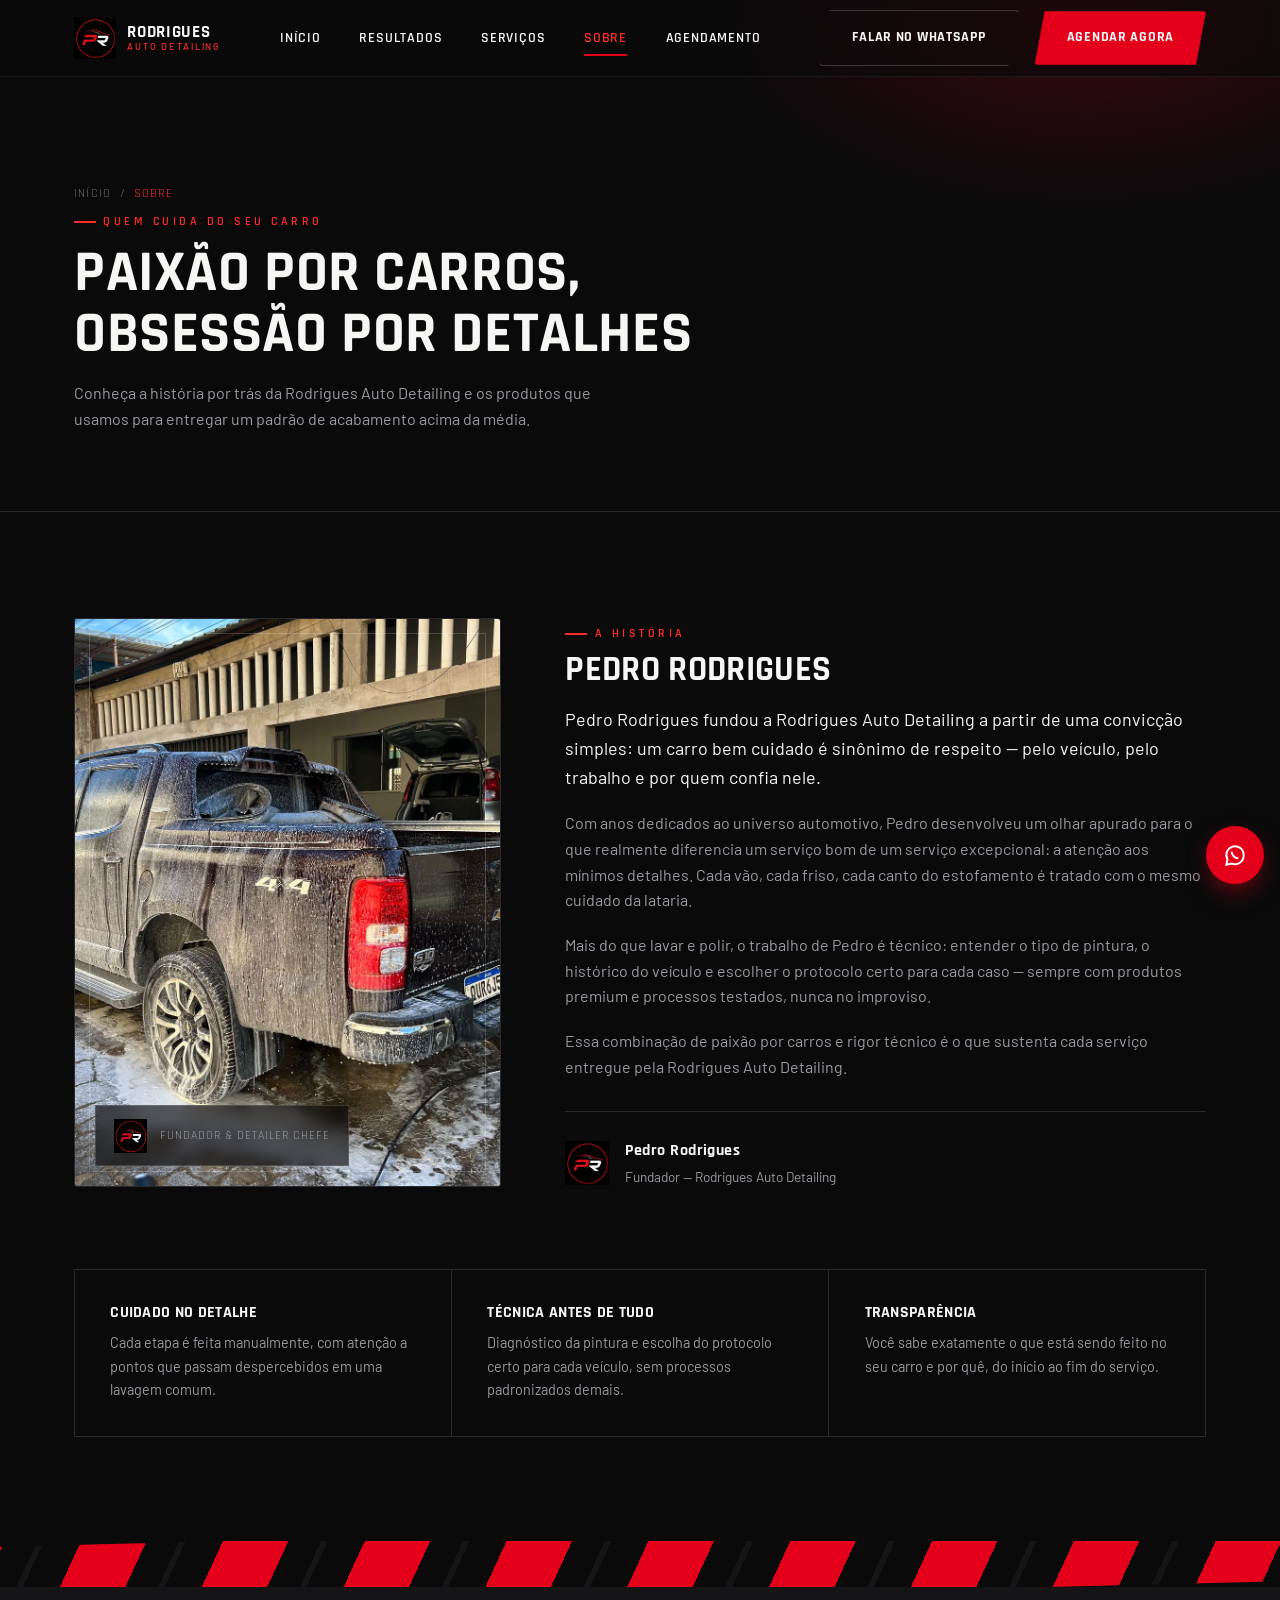
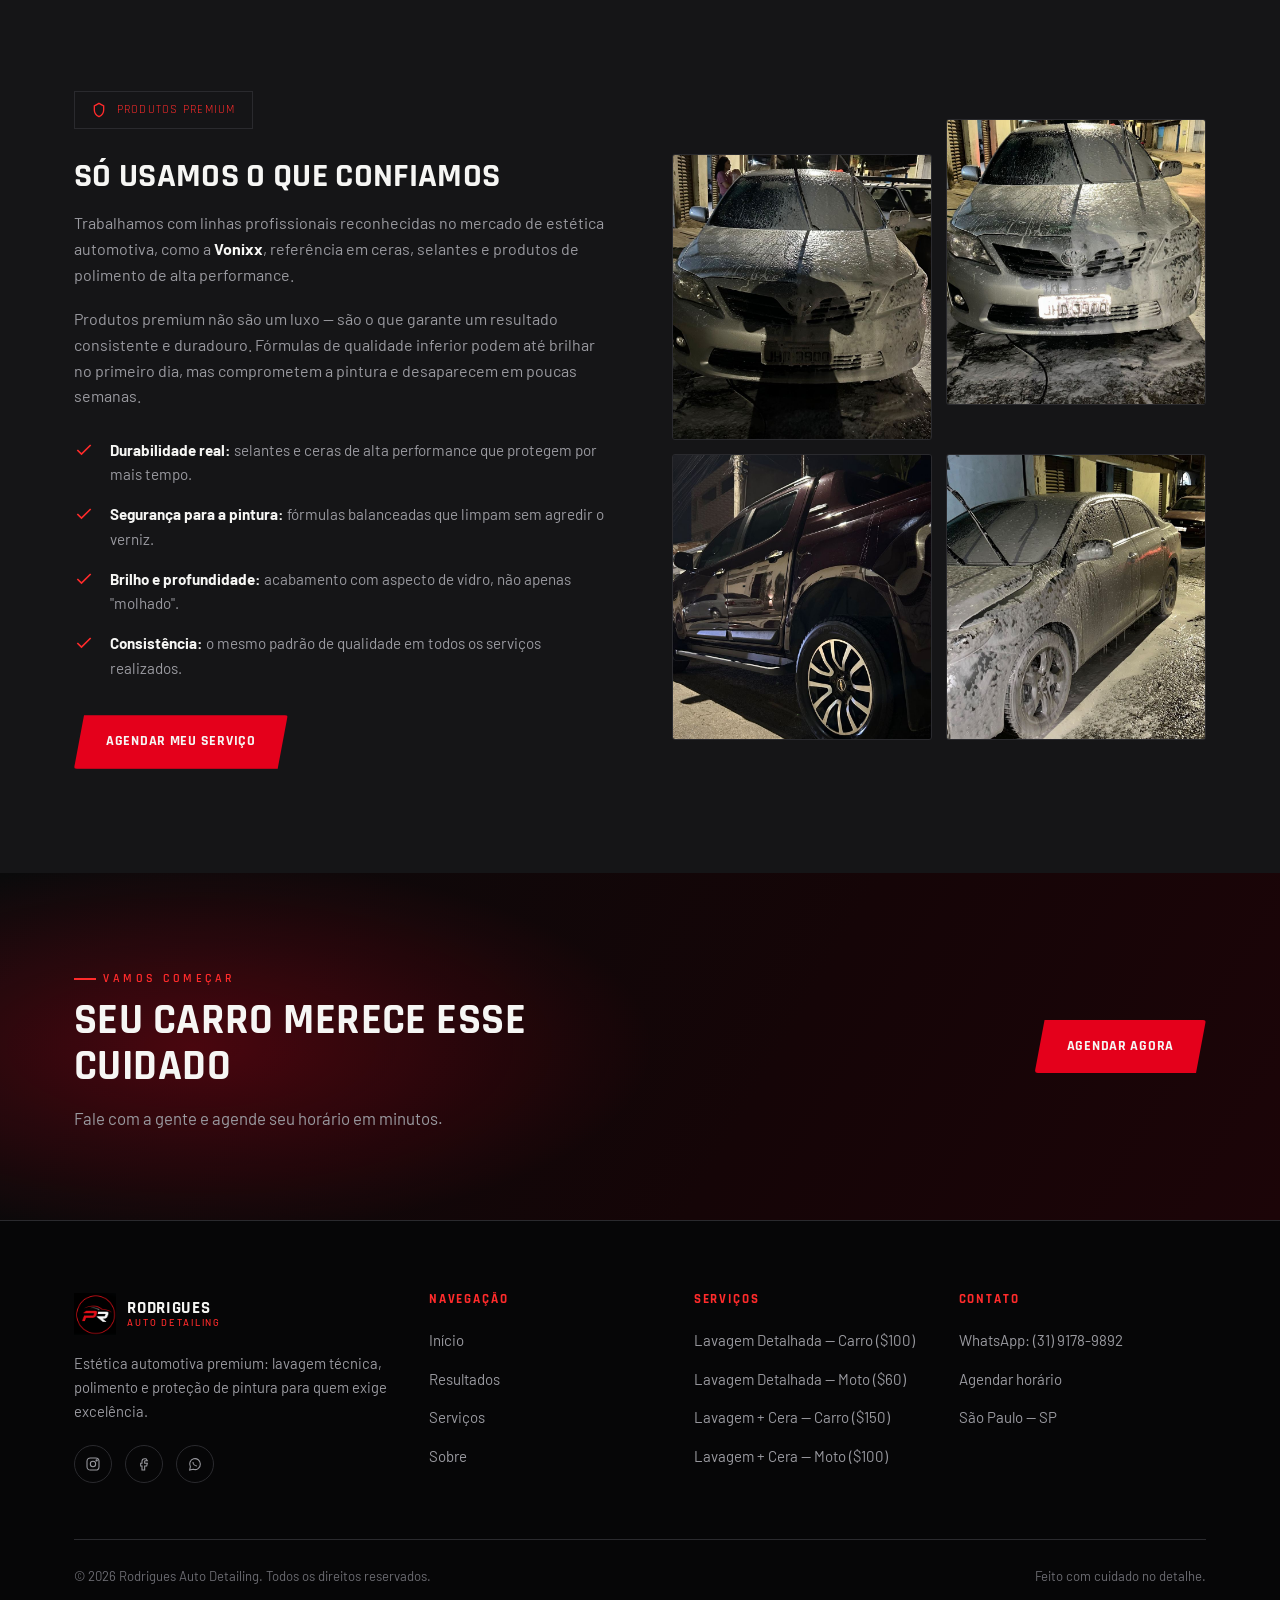
==== about.html @ fed169b0 "Initial commit - rodrigues Auto Detailing" ====
<!DOCTYPE html>
<html lang="pt-BR">
<head>
<meta charset="UTF-8">
<meta name="viewport" content="width=device-width, initial-scale=1.0, viewport-fit=cover">
<title>Sobre | Rodrigues Auto Detailing</title>
<meta name="description" content="Conheça a Rodrigues Auto Detailing: a história de Pedro Rodrigues, a paixão por carros e os produtos premium Vonixx usados em cada serviço.">
<meta name="theme-color" content="#0a0a0b">
<link rel="icon" type="image/png" href="assets/logo.png">
<link rel="stylesheet" href="css/style.css">
</head>
<body>

<!-- ============================= HEADER ============================= -->
<header class="site-header">
  <div class="container">
    <a href="index.html" class="brand">
      <img src="assets/logo.png" alt="Logo Rodrigues Auto Detailing">
      <span>Rodrigues<small>Auto Detailing</small></span>
    </a>

    <nav class="nav-links" id="nav-links">
      <a href="index.html">Início</a>
      <a href="index.html#antes-depois">Resultados</a>
      <a href="index.html#servicos">Serviços</a>
      <a href="about.html" class="active">Sobre</a>
      <a href="booking.html">Agendamento</a>
    </nav>

    <div class="header-cta">
      <a href="booking.html" class="btn btn-ghost">Falar no WhatsApp</a>
      <a href="booking.html" class="btn btn-primary">Agendar agora</a>
      <button class="nav-toggle" id="nav-toggle" aria-label="Abrir menu">
        <span></span><span></span><span></span>
      </button>
    </div>
  </div>
</header>

<!-- ============================= PAGE HERO ============================= -->
<section class="page-hero">
  <div class="container">
    <div class="breadcrumb"><a href="index.html">Início</a><span class="sep">/</span><span class="current">Sobre</span></div>
    <span class="eyebrow">Quem cuida do seu carro</span>
    <h1>Paixão por carros,<br>obsessão por detalhes</h1>
    <p>Conheça a história por trás da Rodrigues Auto Detailing e os produtos que usamos para entregar um padrão de acabamento acima da média.</p>
  </div>
</section>

<!-- ============================= FUNDADOR ============================= -->
<section>
  <div class="container">
    <div class="founder">
      <div class="founder-visual reveal">
        <img src="images/gallery-black-angle-rear.jpg" alt="Veículo detalhado no ambiente de trabalho da Rodrigues Auto Detailing">
        <div class="fv-frame"></div>
        <div class="founder-monogram">
          <img src="assets/logo.png" alt="">
          <span>Fundador &amp; Detailer Chefe</span>
        </div>
      </div>

      <div class="founder-copy reveal">
        <span class="eyebrow">A história</span>
        <h2 class="section-title" style="font-size:2.2rem;">Pedro Rodrigues</h2>
        <p>Pedro Rodrigues fundou a Rodrigues Auto Detailing a partir de uma convicção simples: um carro bem cuidado é sinônimo de respeito — pelo veículo, pelo trabalho e por quem confia nele.</p>
        <p>Com anos dedicados ao universo automotivo, Pedro desenvolveu um olhar apurado para o que realmente diferencia um serviço bom de um serviço excepcional: a atenção aos mínimos detalhes. Cada vão, cada friso, cada canto do estofamento é tratado com o mesmo cuidado da lataria.</p>
        <p>Mais do que lavar e polir, o trabalho de Pedro é técnico: entender o tipo de pintura, o histórico do veículo e escolher o protocolo certo para cada caso — sempre com produtos premium e processos testados, nunca no improviso.</p>
        <p>Essa combinação de paixão por carros e rigor técnico é o que sustenta cada serviço entregue pela Rodrigues Auto Detailing.</p>

        <div class="founder-signature">
          <img src="assets/logo.png" alt="" style="width:44px;height:44px;">
          <div>
            <strong>Pedro Rodrigues</strong>
            <span>Fundador — Rodrigues Auto Detailing</span>
          </div>
        </div>
      </div>
    </div>

    <div class="values-strip">
      <div class="value-card reveal">
        <h4>Cuidado no detalhe</h4>
        <p>Cada etapa é feita manualmente, com atenção a pontos que passam despercebidos em uma lavagem comum.</p>
      </div>
      <div class="value-card reveal">
        <h4>Técnica antes de tudo</h4>
        <p>Diagnóstico da pintura e escolha do protocolo certo para cada veículo, sem processos padronizados demais.</p>
      </div>
      <div class="value-card reveal">
        <h4>Transparência</h4>
        <p>Você sabe exatamente o que está sendo feito no seu carro e por quê, do início ao fim do serviço.</p>
      </div>
    </div>
  </div>
</section>

<div class="stripe-divider" aria-hidden="true"></div>

<!-- ============================= PRODUTOS ============================= -->
<section class="products">
  <div class="container">
    <div class="products-wrap">
      <div class="products-copy reveal">
        <div class="brand-badge">
          <svg width="16" height="16" viewBox="0 0 24 24" fill="none" stroke="currentColor" stroke-width="2"><path d="M12 2l7 4v6c0 5-3.4 8.4-7 10-3.6-1.6-7-5-7-10V6l7-4z"/></svg>
          Produtos premium
        </div>
        <h2 class="section-title" style="font-size:2.1rem;">Só usamos o que confiamos</h2>
        <p>Trabalhamos com linhas profissionais reconhecidas no mercado de estética automotiva, como a <strong style="color:#f6f6f4;">Vonixx</strong>, referência em ceras, selantes e produtos de polimento de alta performance.</p>
        <p>Produtos premium não são um luxo — são o que garante um resultado consistente e duradouro. Fórmulas de qualidade inferior podem até brilhar no primeiro dia, mas comprometem a pintura e desaparecem em poucas semanas.</p>

        <ul class="product-list">
          <li>
            <svg viewBox="0 0 24 24" fill="none" stroke="currentColor" stroke-width="2"><path d="M4 12l5 5L20 6"/></svg>
            <span><strong>Durabilidade real:</strong> selantes e ceras de alta performance que protegem por mais tempo.</span>
          </li>
          <li>
            <svg viewBox="0 0 24 24" fill="none" stroke="currentColor" stroke-width="2"><path d="M4 12l5 5L20 6"/></svg>
            <span><strong>Segurança para a pintura:</strong> fórmulas balanceadas que limpam sem agredir o verniz.</span>
          </li>
          <li>
            <svg viewBox="0 0 24 24" fill="none" stroke="currentColor" stroke-width="2"><path d="M4 12l5 5L20 6"/></svg>
            <span><strong>Brilho e profundidade:</strong> acabamento com aspecto de vidro, não apenas "molhado".</span>
          </li>
          <li>
            <svg viewBox="0 0 24 24" fill="none" stroke="currentColor" stroke-width="2"><path d="M4 12l5 5L20 6"/></svg>
            <span><strong>Consistência:</strong> o mesmo padrão de qualidade em todos os serviços realizados.</span>
          </li>
        </ul>

        <div class="hero-actions" style="margin-top:2.2rem;">
          <a href="booking.html" class="btn btn-primary">Agendar meu serviço</a>
        </div>
      </div>

      <div class="products-visual reveal">
        <img src="images/gallery-wheel-detail2.jpg" alt="Roda detalhada com produtos premium" loading="lazy">
        <img src="images/gallery-black-front-closeup.jpg" alt="Pintura com brilho intenso após tratamento" loading="lazy">
        <img src="images/gallery-interior-seats2.jpg" alt="Interior tratado com produtos de alta qualidade" loading="lazy">
        <img src="images/gallery-engine-bay.jpg" alt="Vão do motor limpo e detalhado" loading="lazy">
      </div>
    </div>
  </div>
</section>

<!-- ============================= CTA FINAL ============================= -->
<section class="cta-final">
  <div class="container">
    <div class="reveal">
      <span class="eyebrow">Vamos começar</span>
      <h2 class="section-title" style="margin-top:.6rem;">Seu carro merece esse cuidado</h2>
      <p class="section-lead">Fale com a gente e agende seu horário em minutos.</p>
    </div>
    <a href="booking.html" class="btn btn-primary reveal">Agendar agora</a>
  </div>
</section>

<!-- ============================= FOOTER ============================= -->
<footer class="site-footer">
  <div class="container">
    <div class="footer-grid">
      <div class="footer-brand">
        <a href="index.html" class="brand">
          <img src="assets/logo.png" alt="Logo Rodrigues Auto Detailing">
          <span>Rodrigues<small>Auto Detailing</small></span>
        </a>
        <p>Estética automotiva premium: lavagem técnica, polimento e proteção de pintura para quem exige excelência.</p>
        <div class="footer-social">
          <a href="https://www.instagram.com/rodrigues.autosdetailing?igsh=MWh2ZXZ2b3c1aXF5aA==" target="_blank" rel="noopener" aria-label="Instagram"><svg viewBox="0 0 24 24" fill="none" stroke="currentColor" stroke-width="1.6"><rect x="3" y="3" width="18" height="18" rx="5"/><circle cx="12" cy="12" r="4"/><circle cx="17.5" cy="6.5" r="1"/></svg></a>
          <a href="#" aria-label="Facebook"><svg viewBox="0 0 24 24" fill="none" stroke="currentColor" stroke-width="1.6"><path d="M15 4h-2a4 4 0 00-4 4v3H7v4h2v6h4v-6h3l1-4h-4V8a1 1 0 011-1h3z"/></svg></a>
          <a href="https://wa.me/553191789892" aria-label="WhatsApp"><svg viewBox="0 0 24 24" fill="none" stroke="currentColor" stroke-width="1.6"><path d="M20 12a8 8 0 10-14.9 4L4 21l5.2-1.1A8 8 0 0020 12z"/><path d="M9 9c0 3 2.5 6 6 6"/></svg></a>
        </div>
      </div>

      <div class="footer-col">
        <h4>Navegação</h4>
        <ul>
          <li><a href="index.html">Início</a></li>
          <li><a href="index.html#antes-depois">Resultados</a></li>
          <li><a href="index.html#servicos">Serviços</a></li>
          <li><a href="about.html">Sobre</a></li>
        </ul>
      </div>

      <div class="footer-col">
        <h4>Serviços</h4>
        <ul>
          <li><a href="index.html#servicos">Lavagem Detalhada — Carro ($100)</a></li>
          <li><a href="index.html#servicos">Lavagem Detalhada — Moto ($60)</a></li>
          <li><a href="index.html#servicos">Lavagem + Cera — Carro ($150)</a></li>
          <li><a href="index.html#servicos">Lavagem + Cera — Moto ($100)</a></li>
        </ul>
      </div>

      <div class="footer-col">
        <h4>Contato</h4>
        <ul>
          <li><a href="https://wa.me/553191789892">WhatsApp: (31) 9178-9892</a></li>
          <li><a href="booking.html">Agendar horário</a></li>
          <li><a href="#">São Paulo — SP</a></li>
        </ul>
      </div>
    </div>

    <div class="footer-bottom">
      <span>© <span class="current-year">2026</span> Rodrigues Auto Detailing. Todos os direitos reservados.</span>
      <span>Feito com cuidado no detalhe.</span>
    </div>
  </div>
</footer>

<a class="wa-float" href="https://wa.me/553191789892" target="_blank" rel="noopener" aria-label="Fale conosco no WhatsApp">
  <svg viewBox="0 0 24 24" fill="none" stroke="currentColor" stroke-width="1.8"><path d="M20 12a8 8 0 10-14.9 4L4 21l5.2-1.1A8 8 0 0020 12z"/><path d="M9 9c0 3 2.5 6 6 6"/></svg>
</a>

<script src="js/script.js"></script>
</body>
</html>
---- css/style.css ----
/* ==========================================================================
   RODRIGUES AUTO DETAILING — STYLESHEET
   Design tokens, base styles, componentes e animações.
   ========================================================================== */

/* ---------- Fonts ---------- */
@import url('https://fonts.googleapis.com/css2?family=Rajdhani:wght@500;600;700&family=Barlow:ital,wght@0,400;0,500;0,600;1,400&display=swap');

/* ---------- Design Tokens ---------- */
:root{
  --jet:            #0a0a0b;   /* fundo principal */
  --carbon:         #151517;   /* superfícies / cards */
  --carbon-2:       #1e1e21;   /* superfícies elevadas */
  --line:           #2a2a2e;   /* bordas sutis */
  --red:            #e4001b;   /* vermelho principal */
  --red-bright:     #ff2b2b;   /* vermelho de destaque / glow */
  --red-dark:       #9c0013;
  --white:          #f6f6f4;
  --steel:          #9a9aa0;   /* texto secundário */
  --steel-dim:      #6c6c72;

  --font-display: 'Rajdhani', 'Arial Narrow', sans-serif;
  --font-body: 'Barlow', 'Segoe UI', sans-serif;

  --container: 1180px;
  --radius: 3px;
  --ease: cubic-bezier(.22,.68,0,1);
  --safe-top: env(safe-area-inset-top, 0px);
  --safe-right: env(safe-area-inset-right, 0px);
  --safe-bottom: env(safe-area-inset-bottom, 0px);
  --safe-left: env(safe-area-inset-left, 0px);
}

/* ---------- Reset ---------- */
*, *::before, *::after{ box-sizing: border-box; margin:0; padding:0; }
html{
  scroll-behavior: smooth;
  -webkit-text-size-adjust: 100%;
  text-size-adjust: 100%;
}
body{
  background: var(--jet);
  color: var(--white);
  font-family: var(--font-body);
  font-size: 16px;
  line-height: 1.6;
  -webkit-font-smoothing: antialiased;
  overflow-x: hidden;
  -webkit-tap-highlight-color: transparent;
}
body.nav-open{ overflow: hidden; }
img{ max-width:100%; display:block; }
a{ color:inherit; text-decoration:none; }
ul{ list-style:none; }
button{ font-family:inherit; cursor:pointer; border:none; background:none; color:inherit; }
input, select, textarea{ font-family:inherit; font-size:1rem; }

::selection{ background: var(--red); color: var(--white); }

/* focus visibility */
a:focus-visible, button:focus-visible, input:focus-visible, select:focus-visible, textarea:focus-visible{
  outline: 2px solid var(--red-bright);
  outline-offset: 3px;
}

@media (prefers-reduced-motion: reduce){
  *{ animation-duration: 0.01ms !important; animation-iteration-count: 1 !important; transition-duration: 0.01ms !important; scroll-behavior: auto !important; }
}

.container{
  width: 100%;
  max-width: var(--container);
  margin: 0 auto;
  padding: 0 24px;
}

.eyebrow{
  font-family: var(--font-display);
  font-weight: 600;
  letter-spacing: .28em;
  text-transform: uppercase;
  font-size: .78rem;
  color: var(--red-bright);
  display: inline-flex;
  align-items: center;
  gap: .6em;
}
.eyebrow::before{
  content:"";
  width: 22px; height: 2px;
  background: var(--red-bright);
  display:inline-block;
}

h1,h2,h3,h4{
  font-family: var(--font-display);
  font-weight: 700;
  text-transform: uppercase;
  line-height: 1.05;
  letter-spacing: .01em;
}

.section-title{
  font-size: clamp(1.9rem, 4vw, 3rem);
  margin: .5rem 0 1rem;
}
.section-lead{
  color: var(--steel);
  max-width: 560px;
  font-size: 1.05rem;
}
.section-head{
  margin-bottom: 3rem;
}
.section-head.center{
  text-align:center;
  margin-left:auto; margin-right:auto;
}
.section-head.center .section-lead{ margin-inline:auto; }

section{ padding: 6.5rem 0; position: relative; }

/* ---------- Diagonal stripe divider (signature motif) ---------- */
.stripe-divider{
  position: relative;
  height: 46px;
  overflow: hidden;
  background: var(--jet);
}
.stripe-divider::before{
  content:"";
  position:absolute;
  inset:-10px -5% -10px -5%;
  background: repeating-linear-gradient(
    115deg,
    var(--red) 0 60px,
    transparent 60px 90px,
    var(--carbon) 90px 96px,
    transparent 96px 130px
  );
  transform: skewY(-1.4deg);
}

/* ==========================================================================
   HEADER / NAV
   ========================================================================== */
.site-header{
  position: fixed;
  top:0; left:0; right:0;
  z-index: 500;
  padding-top: var(--safe-top);
  background: rgba(10,10,11,0.72);
  backdrop-filter: blur(10px) saturate(140%);
  -webkit-backdrop-filter: blur(10px) saturate(140%);
  border-bottom: 1px solid rgba(255,255,255,0.06);
  transition: background .3s var(--ease), border-color .3s var(--ease);
}
.site-header .container{
  display:flex;
  align-items:center;
  justify-content:space-between;
  gap: .75rem;
  height: 76px;
  min-width: 0;
}
.brand{
  display:flex; align-items:center; gap:.7rem;
  font-family: var(--font-display);
  font-weight:700; letter-spacing:.04em;
  font-size: 1.05rem;
  text-transform:uppercase;
  flex-shrink: 1;
  min-width: 0;
}
.brand img{ height: 42px; width:42px; object-fit:contain; }
.brand span{ display:flex; flex-direction:column; line-height:1.05; }
.brand small{
  font-family: var(--font-body);
  font-weight:500;
  letter-spacing:.2em;
  font-size:.58rem;
  color: var(--red-bright);
  text-transform:uppercase;
}

.nav-links{
  display:flex; align-items:center; gap:2.4rem;
  font-family: var(--font-display);
  font-weight:600;
  letter-spacing:.06em;
  text-transform:uppercase;
  font-size:.86rem;
}
.nav-links a{
  position:relative;
  padding: .3rem 0;
  color: var(--white);
  transition: color .25s;
}
.nav-links a::after{
  content:"";
  position:absolute; left:0; bottom:-2px;
  width:0; height:2px;
  background: var(--red);
  transition: width .3s var(--ease);
}
.nav-links a:hover{ color: var(--red-bright); }
.nav-links a:hover::after, .nav-links a.active::after{ width:100%; }
.nav-links a.active{ color: var(--red-bright); }

.btn{
  display:inline-flex;
  align-items:center;
  justify-content:center;
  gap:.6rem;
  font-family: var(--font-display);
  font-weight:700;
  letter-spacing:.05em;
  text-transform:uppercase;
  font-size:.9rem;
  padding: .95rem 2rem;
  border-radius: var(--radius);
  transition: transform .28s var(--ease), box-shadow .28s var(--ease), background .28s var(--ease);
  white-space: nowrap;
  min-height: 44px;
}
.btn-primary{
  background: var(--red);
  color: var(--white);
  box-shadow: 0 8px 24px -8px rgba(228,0,27,.55);
  clip-path: polygon(10px 0, 100% 0, calc(100% - 10px) 100%, 0 100%);
}
.btn-primary:hover{
  background: var(--red-bright);
  transform: translateY(-2px);
  box-shadow: 0 14px 30px -8px rgba(255,43,43,.65);
}
.btn-ghost{
  border: 1px solid rgba(255,255,255,.25);
  color: var(--white);
  clip-path: polygon(10px 0, 100% 0, calc(100% - 10px) 100%, 0 100%);
}
.btn-ghost:hover{
  border-color: var(--red-bright);
  color: var(--red-bright);
}
.btn-block{ width:100%; }

.header-cta{
  display:flex;
  align-items:center;
  gap:1rem;
  flex-shrink: 0;
}

.nav-toggle{
  display:none;
  flex-direction:column;
  justify-content: center;
  gap:5px;
  width: 44px;
  height: 44px;
  padding: 7px;
  z-index: 600;
  flex-shrink: 0;
}
.nav-toggle span{
  height:2px; width:100%;
  background: var(--white);
  transition: transform .3s var(--ease), opacity .3s var(--ease);
}
.nav-toggle.open span:nth-child(1){ transform: translateY(7px) rotate(45deg); }
.nav-toggle.open span:nth-child(2){ opacity:0; }
.nav-toggle.open span:nth-child(3){ transform: translateY(-7px) rotate(-45deg); }

/* ==========================================================================
   HERO
   ========================================================================== */
.hero{
  position:relative;
  min-height: 100svh;
  min-height: 100dvh;
  display:flex;
  align-items:flex-end;
  padding-top: calc(76px + var(--safe-top));
  overflow:hidden;
}
.hero-media{
  position:absolute; inset:0;
  z-index:0;
}
.hero-media img{
  width:100%; height:100%;
  object-fit:cover;
  object-position: 55% 30%;
  transform: scale(1.05);
  animation: heroZoom 16s ease-out forwards;
}
@keyframes heroZoom{ from{ transform: scale(1.12);} to{ transform: scale(1);} }

.hero-media::after{
  content:"";
  position:absolute; inset:0;
  background:
    linear-gradient(0deg, rgba(10,10,11,.97) 4%, rgba(10,10,11,.55) 42%, rgba(10,10,11,.35) 65%, rgba(10,10,11,.75) 100%),
    linear-gradient(100deg, rgba(10,10,11,.85) 0%, rgba(10,10,11,.15) 55%);
}

.hero-content{
  position:relative; z-index:2;
  padding: 6rem 0 6.5rem;
  max-width: 760px;
}
.hero .eyebrow{ margin-bottom: 1.4rem; }
.hero h1{
  font-size: clamp(2.6rem, 6.4vw, 5.2rem);
  color: var(--white);
  margin-bottom: 1.4rem;
}
.hero h1 em{
  font-style:normal;
  color: var(--red-bright);
  text-shadow: 0 0 34px rgba(255,43,43,.45);
}
.hero p{
  color: var(--steel);
  font-size: 1.15rem;
  max-width: 480px;
  margin-bottom: 2.3rem;
}
.hero-actions{ display:flex; gap:1rem; flex-wrap:wrap; }

.hero-scroll{
  position:absolute;
  right: 30px; bottom: 34px;
  z-index:2;
  writing-mode: vertical-rl;
  font-family: var(--font-display);
  letter-spacing:.3em;
  font-size:.72rem;
  color: var(--steel);
  display:flex; align-items:center; gap:.8rem;
  text-transform:uppercase;
}
.hero-scroll::after{
  content:"";
  width:1px; height:46px;
  background: linear-gradient(var(--red-bright), transparent);
  animation: scrollLine 2.2s ease-in-out infinite;
}
@keyframes scrollLine{ 0%,100%{ transform: scaleY(1); opacity:1;} 50%{ transform: scaleY(.4); opacity:.4;} }

/* ==========================================================================
   TRUST / STRIP BAR
   ========================================================================== */
.trust-bar{
  border-top: 1px solid var(--line);
  border-bottom: 1px solid var(--line);
  background: var(--carbon);
}
.trust-bar .container{
  display:flex;
  flex-wrap:wrap;
  justify-content: space-between;
  gap: 1.6rem;
  padding: 1.7rem 24px;
}
.trust-item{
  display:flex; align-items:center; gap:.8rem;
  font-family: var(--font-display);
  text-transform:uppercase;
  letter-spacing:.04em;
  font-size:.85rem;
  color: var(--steel);
}
.trust-item svg{ flex-shrink:0; width:22px; height:22px; color: var(--red-bright); }
.trust-item strong{ color: var(--white); }

/* ==========================================================================
   ANTES E DEPOIS (before/after slider)
   ========================================================================== */
.ba-wrap{
  display:grid;
  grid-template-columns: 1.15fr .85fr;
  gap: 3.2rem;
  align-items:center;
}
.ba-slider{
  position:relative;
  aspect-ratio: 4/5;
  border-radius: var(--radius);
  overflow:hidden;
  box-shadow: 0 30px 60px -20px rgba(0,0,0,.6);
  border: 1px solid var(--line);
  user-select:none;
  touch-action: none;
  -webkit-user-select: none;
}
.ba-slider img{
  position:absolute; inset:0;
  width:100%; height:100%;
  object-fit:cover;
  pointer-events:none;
}
.ba-slider .ba-before{ z-index:1; }
.ba-slider .ba-after-wrap{
  position:absolute; inset:0;
  z-index:2;
  width: 50%;
  overflow:hidden;
}
.ba-slider .ba-after-wrap img{ width: var(--ba-img-w, 100%); max-width:none; }
.ba-tag{
  position:absolute; top:16px;
  font-family: var(--font-display);
  font-weight:700;
  letter-spacing:.12em;
  font-size:.72rem;
  text-transform:uppercase;
  padding: .4rem .8rem;
  border-radius: 2px;
  z-index:4;
}
.ba-tag.before{ left:16px; background: rgba(20,20,22,.75); color: var(--steel); border:1px solid var(--line); }
.ba-tag.after{ right:16px; background: var(--red); color:var(--white); }

.ba-handle{
  position:absolute; top:0; bottom:0;
  left:50%;
  width:0;
  z-index:5;
  transform: translateX(-50%);
  cursor: ew-resize;
}
.ba-handle::before{
  content:"";
  position:absolute; top:0; bottom:0; left:50%;
  width:2px;
  background: var(--white);
  transform: translateX(-50%);
  box-shadow: 0 0 12px rgba(0,0,0,.5);
}
.ba-handle-btn{
  position:absolute; top:50%; left:50%;
  width:52px; height:52px;
  transform: translate(-50%,-50%);
  background: var(--red);
  border-radius:50%;
  display:flex; align-items:center; justify-content:center;
  box-shadow: 0 8px 20px rgba(0,0,0,.5), 0 0 0 6px rgba(228,0,27,.18);
  color:#fff;
}
.ba-handle-btn svg{ width:20px; height:20px; }

.ba-dots{
  display:flex; gap:.6rem; margin-top:1.6rem;
}
.ba-dots button{
  width:34px; height:4px;
  background: var(--line);
  border-radius:2px;
  transition: background .25s, width .25s;
}
.ba-dots button.active{ background: var(--red); width:52px; }

.ba-copy{ }
.ba-copy p{ color: var(--steel); margin: 1.1rem 0 1.8rem; max-width:440px; }
.ba-stats{ display:flex; gap:2.4rem; margin-top: 2.2rem; flex-wrap:wrap; }
.ba-stat b{
  display:block;
  font-family: var(--font-display);
  font-size: 2.1rem;
  color: var(--red-bright);
}
.ba-stat span{ color: var(--steel); font-size:.85rem; text-transform:uppercase; letter-spacing:.06em; }

/* results grid */
.results-grid{
  margin-top: 4.5rem;
  display:grid;
  grid-template-columns: repeat(4, 1fr);
  grid-auto-rows: 200px;
  gap: 14px;
}
.results-grid .r-item{
  position:relative;
  overflow:hidden;
  border-radius: var(--radius);
  border: 1px solid var(--line);
}
.results-grid .r-item img{
  width:100%; height:100%; object-fit:cover;
  transition: transform .6s var(--ease), filter .6s;
  filter: saturate(1.02);
}
.results-grid .r-item:hover img{ transform: scale(1.08); }
.results-grid .r-item::after{
  content: attr(data-label);
  position:absolute; left:0; right:0; bottom:0;
  padding: .8rem 1rem;
  font-family: var(--font-display);
  font-size:.72rem;
  letter-spacing:.1em;
  text-transform:uppercase;
  color: var(--white);
  background: linear-gradient(0deg, rgba(0,0,0,.82), transparent);
  opacity:0; transform: translateY(8px);
  transition: all .3s var(--ease);
}
.results-grid .r-item:hover::after{ opacity:1; transform:translateY(0); }
.results-grid .r-item.big{ grid-column: span 2; grid-row: span 2; }

/* ==========================================================================
   SERVIÇOS
   ========================================================================== */
.services{ background: var(--carbon); }
.services-grid{
  display:grid;
  grid-template-columns: repeat(4, 1fr);
  gap: 1.5px;
  background: var(--line);
  border: 1px solid var(--line);
  margin-top: 1rem;
}
.service-card{
  background: var(--carbon);
  padding: 2.6rem 1.9rem;
  position:relative;
  transition: background .3s var(--ease);
  min-height: 300px;
  display:flex; flex-direction:column;
}
.service-card:hover{ background: var(--carbon-2); }
.service-num{
  font-family: var(--font-display);
  font-size:.8rem;
  color: var(--red-bright);
  letter-spacing:.1em;
  margin-bottom: 1.6rem;
}
.service-icon{
  width:46px; height:46px;
  margin-bottom: 1.6rem;
  color: var(--red-bright);
}
.service-icon svg{ width:100%; height:100%; }
.service-card h3{
  font-size:1.2rem;
  margin-bottom: .5rem;
  letter-spacing:.02em;
}
.service-price{
  font-family: var(--font-display);
  font-size: 1.85rem;
  font-weight: 700;
  color: var(--red-bright);
  letter-spacing: .02em;
  margin-bottom: .9rem;
  line-height: 1;
}
.service-card p:not(.service-price){
  color: var(--steel);
  font-size:.92rem;
  flex-grow:1;
}
.service-card .service-more{
  margin-top:1.4rem;
  font-family: var(--font-display);
  font-size:.75rem;
  letter-spacing:.12em;
  text-transform:uppercase;
  color: var(--steel-dim);
  display:flex; align-items:center; gap:.5rem;
  transition: color .25s, gap .25s;
}
.service-card:hover .service-more{ color: var(--red-bright); gap:.8rem; }

/* ==========================================================================
   CTA FINAL
   ========================================================================== */
.cta-final{
  position:relative;
  padding: 5.5rem 0;
  overflow:hidden;
  background: var(--jet);
}
.cta-final::before{
  content:"";
  position:absolute; inset:0;
  background:
    radial-gradient(ellipse 60% 90% at 15% 50%, rgba(228,0,27,.28), transparent 60%),
    linear-gradient(120deg, #0a0a0b 0%, #150507 60%, #1c0508 100%);
}
.cta-final .container{
  position:relative; z-index:2;
  display:flex; align-items:center; justify-content:space-between;
  gap: 2rem; flex-wrap:wrap;
}
.cta-final h2{ font-size: clamp(1.8rem,3.6vw,2.7rem); max-width:600px; }
.cta-final p.section-lead{ margin-top:.8rem; }

/* ==========================================================================
   FOOTER
   ========================================================================== */
.site-footer{
  background: #060607;
  border-top: 1px solid var(--line);
  padding-top: 4.5rem;
}
.footer-grid{
  display:grid;
  grid-template-columns: 1.4fr 1fr 1fr 1.1fr;
  gap: 2.5rem;
  padding-bottom: 3.5rem;
}
.footer-brand .brand{ margin-bottom: 1.1rem; }
.footer-brand p{ color: var(--steel); max-width: 320px; font-size:.92rem; }
.footer-social{ display:flex; gap:.8rem; margin-top:1.4rem; }
.footer-social a{
  width:38px; height:38px;
  border:1px solid var(--line);
  border-radius:50%;
  display:flex; align-items:center; justify-content:center;
  transition: border-color .25s, color .25s, transform .25s;
  color: var(--steel);
}
.footer-social a:hover{ border-color: var(--red-bright); color: var(--red-bright); transform: translateY(-3px); }
.footer-social svg{ width:16px; height:16px; }

.footer-col h4{
  font-size:.82rem;
  letter-spacing:.14em;
  color: var(--red-bright);
  margin-bottom: 1.3rem;
}
.footer-col ul li{ margin-bottom:.8rem; }
.footer-col ul a{
  color: var(--steel);
  font-size:.94rem;
  transition: color .2s, padding-left .2s;
}
.footer-col ul a:hover{ color: var(--white); padding-left:4px; }

.footer-bottom{
  border-top: 1px solid var(--line);
  padding: 1.6rem 0;
  display:flex; justify-content:space-between; flex-wrap:wrap; gap:.8rem;
  color: var(--steel-dim);
  font-size:.82rem;
}
.footer-bottom a{ color: var(--steel-dim); }
.footer-bottom a:hover{ color: var(--red-bright); }

/* ==========================================================================
   WHATSAPP FLOAT
   ========================================================================== */
.wa-float{
  position: fixed;
  right: calc(16px + var(--safe-right));
  bottom: calc(16px + var(--safe-bottom));
  z-index: 400;
  width: 58px; height: 58px;
  border-radius: 50%;
  background: var(--red);
  display:flex; align-items:center; justify-content:center;
  box-shadow: 0 10px 26px -8px rgba(228,0,27,.7);
  animation: waPulse 2.6s ease-in-out infinite;
}
.wa-float svg{ width:26px; height:26px; color:#fff; }
@keyframes waPulse{
  0%,100%{ box-shadow: 0 10px 26px -8px rgba(228,0,27,.7), 0 0 0 0 rgba(228,0,27,.45); }
  50%{ box-shadow: 0 10px 26px -8px rgba(228,0,27,.7), 0 0 0 12px rgba(228,0,27,0); }
}

/* ==========================================================================
   PAGE HERO (About / Booking)
   ========================================================================== */
.page-hero{
  position:relative;
  padding: calc(11.5rem + var(--safe-top)) 0 5rem;
  overflow:hidden;
  border-bottom: 1px solid var(--line);
}
.page-hero::before{
  content:"";
  position:absolute; inset:0;
  background:
    radial-gradient(ellipse 50% 70% at 85% 0%, rgba(228,0,27,.22), transparent 60%),
    var(--jet);
  z-index:0;
}
.page-hero .container{ position:relative; z-index:1; }
.page-hero h1{ font-size: clamp(2.2rem,5vw,3.6rem); margin-top:.7rem; }
.page-hero p{ color:var(--steel); max-width:520px; margin-top:1rem; }
.breadcrumb{
  font-family: var(--font-display);
  font-size:.78rem;
  letter-spacing:.1em;
  text-transform:uppercase;
  color: var(--steel-dim);
}
.breadcrumb a{ color: var(--steel-dim); }
.breadcrumb a:hover{ color:var(--red-bright); }
.breadcrumb .sep{ margin: 0 .5rem; }
.breadcrumb .current{ color: var(--red-bright); }

/* ==========================================================================
   ABOUT PAGE
   ========================================================================== */
.founder{
  display:grid;
  grid-template-columns: .8fr 1.2fr;
  gap: 4rem;
  align-items:center;
}
.founder-visual{
  position:relative;
  aspect-ratio: 3/4;
  border-radius: var(--radius);
  overflow:hidden;
  border: 1px solid var(--line);
}
.founder-visual img{ width:100%; height:100%; object-fit:cover; }
.founder-visual .fv-frame{
  position:absolute; inset:14px;
  border: 1px solid rgba(255,255,255,.18);
  pointer-events:none;
}
.founder-monogram{
  position:absolute;
  left: 20px; bottom:20px;
  z-index:3;
  display:flex; align-items:center; gap:.8rem;
  background: rgba(10,10,11,.65);
  backdrop-filter: blur(6px);
  padding: .8rem 1.1rem;
  border: 1px solid rgba(255,255,255,.14);
}
.founder-monogram img{ width:34px; height:34px; object-fit:contain; }
.founder-monogram span{
  font-family: var(--font-display);
  font-size:.78rem;
  letter-spacing:.08em;
  text-transform:uppercase;
  color: var(--steel);
}
.founder-copy p{ color: var(--steel); margin-bottom: 1.2rem; }
.founder-copy p:first-of-type{
  color: var(--white);
  font-size: 1.12rem;
}
.founder-signature{
  margin-top: 2rem;
  padding-top: 1.6rem;
  border-top: 1px solid var(--line);
  display:flex; align-items:center; gap:1rem;
}
.founder-signature strong{ display:block; font-family: var(--font-display); letter-spacing:.03em; }
.founder-signature span{ color: var(--steel); font-size:.85rem; }

.values-strip{
  margin-top: 5rem;
  display:grid;
  grid-template-columns: repeat(3,1fr);
  gap: 1.5px;
  background: var(--line);
  border: 1px solid var(--line);
}
.value-card{
  background: var(--jet);
  padding: 2.2rem;
}
.value-card h4{ font-size:1rem; margin-bottom:.6rem; letter-spacing:.02em; }
.value-card p{ color:var(--steel); font-size:.9rem; }

.products{ background: var(--carbon); }
.products-wrap{
  display:grid;
  grid-template-columns: 1fr 1fr;
  gap: 4rem;
  align-items:center;
}
.brand-badge{
  display:inline-flex; align-items:center; gap:.6rem;
  border: 1px solid var(--line);
  padding: .5rem 1rem;
  font-family: var(--font-display);
  letter-spacing:.1em;
  font-size:.78rem;
  text-transform:uppercase;
  color: var(--red-bright);
  margin-bottom: 1.4rem;
}
.products-copy p{ color: var(--steel); margin-bottom: 1.2rem; }
.product-list{ margin-top: 1.8rem; display:flex; flex-direction:column; gap: 1rem; }
.product-list li{
  display:flex; gap:1rem; align-items:flex-start;
  color: var(--steel);
  font-size:.95rem;
}
.product-list svg{ flex-shrink:0; width:20px; height:20px; margin-top:2px; color: var(--red-bright); }
.product-list strong{ color: var(--white); }

.products-visual{
  display:grid;
  grid-template-columns: 1fr 1fr;
  gap: 14px;
}
.products-visual img{
  border-radius: var(--radius);
  border: 1px solid var(--line);
  aspect-ratio: 1/1.1;
  object-fit:cover;
}
.products-visual img:first-child{ margin-top: 2.2rem; }

/* ==========================================================================
   BOOKING PAGE
   ========================================================================== */
.booking-wrap{
  display:grid;
  grid-template-columns: 1fr 1fr;
  gap: 4rem;
  align-items:flex-start;
}
.booking-info h2{ font-size: clamp(1.7rem, 3vw, 2.3rem); margin-bottom:1.1rem; }
.booking-info p{ color: var(--steel); margin-bottom: 2rem; max-width: 440px; }
.price-list{
  list-style: none;
  margin: 0 0 2.4rem;
  padding: 0;
  border: 1px solid var(--line);
  background: var(--carbon);
}
.price-list li{
  display: flex;
  align-items: flex-start;
  justify-content: space-between;
  gap: 1rem;
  padding: 1rem 1.2rem;
  border-bottom: 1px solid var(--line);
  font-size: .92rem;
  color: var(--steel);
}
.price-list li:last-child{ border-bottom: none; }
.price-list li span{ flex: 1; line-height: 1.45; }
.price-list li strong{
  font-family: var(--font-display);
  font-size: 1.15rem;
  color: var(--red-bright);
  white-space: nowrap;
  flex-shrink: 0;
}
.booking-steps{ display:flex; flex-direction:column; gap: 1.6rem; margin-bottom: 2.4rem; }
.booking-step{ display:flex; gap: 1.1rem; }
.booking-step .num{
  font-family: var(--font-display);
  font-weight:700;
  font-size:1.1rem;
  color: var(--red-bright);
  border: 1px solid var(--line);
  width:38px; height:38px;
  border-radius:50%;
  display:flex; align-items:center; justify-content:center;
  flex-shrink:0;
}
.booking-step h4{ font-size:.98rem; margin-bottom:.3rem; letter-spacing:.02em; }
.booking-step p{ color: var(--steel); font-size:.88rem; margin:0; }

.booking-contact{
  border: 1px solid var(--line);
  padding: 1.6rem;
  display:flex; align-items:center; gap:1rem;
}
.booking-contact svg{ width:28px; height:28px; color: var(--red-bright); flex-shrink:0; }
.booking-contact strong{ display:block; font-family: var(--font-display); letter-spacing:.02em; }
.booking-contact span{ color: var(--steel); font-size:.85rem; }

.booking-form{
  background: var(--carbon);
  border: 1px solid var(--line);
  padding: 2.6rem;
  position:relative;
}
.booking-form::before{
  content:"";
  position:absolute; top:0; left:0;
  width: 60px; height:4px;
  background: var(--red);
}
.field{ margin-bottom: 1.5rem; }
.field label{
  display:block;
  font-family: var(--font-display);
  font-size:.78rem;
  letter-spacing:.1em;
  text-transform:uppercase;
  color: var(--steel);
  margin-bottom: .6rem;
}
.field .required{ color: var(--red-bright); }
.field input, .field select, .field textarea{
  width:100%;
  background: var(--jet);
  border: 1px solid var(--line);
  color: var(--white);
  padding: .9rem 1rem;
  border-radius: 2px;
  transition: border-color .25s, box-shadow .25s;
}
.field input::placeholder, .field textarea::placeholder{ color: var(--steel-dim); }
.field input:focus, .field select:focus, .field textarea:focus{
  border-color: var(--red);
  box-shadow: 0 0 0 3px rgba(228,0,27,.16);
  outline:none;
}
.field textarea{ resize: vertical; min-height: 100px; }
.field-row{ display:grid; grid-template-columns:1fr 1fr; gap: 1.2rem; }

.field select{
  appearance:none;
  background-image: url("data:image/svg+xml,%3Csvg xmlns='http://www.w3.org/2000/svg' width='14' height='9' viewBox='0 0 14 9'%3E%3Cpath d='M1 1L7 7L13 1' stroke='%239a9aa0' stroke-width='1.6' fill='none' stroke-linecap='round'/%3E%3C/svg%3E");
  background-repeat:no-repeat;
  background-position: right 1rem center;
  padding-right: 2.6rem;
}

.form-note{
  margin-top: 1.2rem;
  font-size: .8rem;
  color: var(--steel-dim);
  display:flex; gap: .6rem; align-items:flex-start;
}
.form-note svg{ width:16px; height:16px; flex-shrink:0; margin-top:2px; color: var(--red-bright); }

.form-success{
  display:none;
  align-items:center;
  gap: .8rem;
  background: rgba(228,0,27,.1);
  border: 1px solid var(--red);
  padding: 1rem 1.2rem;
  margin-top: 1.2rem;
  font-size:.9rem;
  border-radius: 2px;
}
.form-success.show{ display:flex; }
.form-success svg{ width:20px; height:20px; color: var(--red-bright); flex-shrink:0; }

/* ==========================================================================
   REVEAL ON SCROLL
   ========================================================================== */
.reveal{
  opacity:0;
  transform: translateY(28px);
  transition: opacity .8s var(--ease), transform .8s var(--ease);
}
.reveal.in{ opacity:1; transform:none; }

/* ==========================================================================
   RESPONSIVE
   ========================================================================== */
@media (max-width: 980px){
  .ba-wrap{ grid-template-columns:1fr; gap: 2.4rem; }
  .ba-copy{ text-align: center; }
  .ba-copy p{ margin-inline: auto; }
  .ba-stats{ justify-content: center; }
  .ba-copy .hero-actions{ justify-content: center; }
  .results-grid{ grid-template-columns: repeat(2,1fr); }
  .results-grid .r-item.big{ grid-column: span 2; grid-row: span 1; aspect-ratio: 16/9; height:auto; }
  .services-grid{ grid-template-columns: repeat(2,1fr); }
  .footer-grid{ grid-template-columns: 1fr 1fr; }
  .founder{ grid-template-columns:1fr; gap: 2.5rem; }
  .founder-visual{ max-width: 420px; margin-inline: auto; width: 100%; }
  .products-wrap{ grid-template-columns:1fr; gap: 2.5rem; }
  .products-visual{ order:-1; }
  .booking-wrap{ grid-template-columns:1fr; gap: 2.5rem; }
  .values-strip{ grid-template-columns:1fr; }
}

@media (max-width: 720px){
  .container{ padding: 0 18px; }

  .site-header .container{ height: 64px; }
  .brand{ font-size: .92rem; gap: .55rem; }
  .brand img{ height: 36px; width: 36px; }

  .nav-links{
    position: fixed;
    inset: 0 0 0 auto;
    width: min(82vw, 320px);
    background: var(--carbon);
    flex-direction: column;
    justify-content: center;
    align-items: flex-start;
    padding: calc(2rem + var(--safe-top)) 2rem calc(2rem + var(--safe-bottom));
    gap: 1.6rem;
    font-size: 1.05rem;
    transform: translateX(100%);
    transition: transform .4s var(--ease);
    border-left: 1px solid var(--line);
    z-index: 550;
    overflow-y: auto;
    -webkit-overflow-scrolling: touch;
  }
  .nav-links::before{
    content: "";
    position: fixed;
    inset: 0;
    background: rgba(0,0,0,.62);
    opacity: 0;
    pointer-events: none;
    transition: opacity .35s var(--ease);
    z-index: -1;
  }
  .nav-links.open{ transform: translateX(0); }
  .nav-links.open::before{
    opacity: 1;
    pointer-events: auto;
  }
  .nav-links a{
    width: 100%;
    padding: .55rem 0;
    min-height: 44px;
    display: flex;
    align-items: center;
  }

  .nav-toggle{ display:flex; }
  .header-cta{ gap: .55rem; }
  .header-cta .btn-ghost{ display:none; }
  .header-cta .btn-primary{
    padding: .7rem 1rem;
    font-size: .76rem;
    letter-spacing: .04em;
  }

  .hero{
    min-height: 100svh;
    min-height: 100dvh;
    padding-top: calc(64px + var(--safe-top));
  }
  .hero-media img{ object-position: 60% 35%; }
  .hero-content{ padding: 3.5rem 0 4rem; }
  .hero h1{ font-size: clamp(2rem, 9vw, 2.8rem); margin-bottom: 1rem; }
  .hero p{ font-size: 1rem; margin-bottom: 1.8rem; }
  .hero-actions{
    flex-direction: column;
    width: 100%;
  }
  .hero-actions .btn{
    width: 100%;
    white-space: normal;
    text-align: center;
  }
  .hero-scroll{ display:none; }

  .trust-bar .container{
    flex-direction: column;
    align-items: flex-start;
    gap: 1.1rem;
    padding: 1.4rem 18px;
  }
  .trust-item{
    font-size: .78rem;
    line-height: 1.45;
    width: 100%;
  }
  .trust-item span{
    display: inline;
  }

  .section-head{ margin-bottom: 2.2rem; }
  .section-title{ font-size: clamp(1.65rem, 7vw, 2.2rem); }
  .section-lead{ font-size: .98rem; }

  .ba-slider{ aspect-ratio: 4/5; max-height: 72vh; }
  .ba-handle-btn{ width: 56px; height: 56px; }
  .ba-tag{ font-size: .65rem; padding: .35rem .65rem; top: 12px; }
  .ba-tag.before{ left: 12px; }
  .ba-tag.after{ right: 12px; }
  .ba-copy .section-title{ font-size: clamp(1.5rem, 6vw, 1.9rem) !important; }
  .ba-stats{
    gap: 1.2rem;
    justify-content: space-between;
    width: 100%;
  }
  .ba-stat{ flex: 1; min-width: 0; text-align: center; }
  .ba-stat b{ font-size: 1.65rem; }
  .ba-stat span{ font-size: .72rem; }

  .results-grid{
    margin-top: 3rem;
    grid-template-columns: 1fr;
    grid-auto-rows: auto;
    gap: 12px;
  }
  .results-grid .r-item{
    aspect-ratio: 16/10;
    min-height: 180px;
  }
  .results-grid .r-item.big{
    grid-column: span 1;
    aspect-ratio: 16/10;
  }
  .results-grid .r-item::after{
    opacity: 1;
    transform: none;
    font-size: .68rem;
  }

  .services-grid{ grid-template-columns: 1fr; }
  .service-card{
    min-height: auto;
    padding: 2rem 1.5rem;
  }
  .service-price{ font-size: 1.65rem; }

  .price-list li{
    flex-direction: column;
    gap: .35rem;
  }
  .price-list li strong{ font-size: 1.3rem; }

  .cta-final{ padding: 4rem 0; }
  .cta-final .container{
    flex-direction: column;
    align-items: stretch;
    gap: 1.6rem;
  }
  .cta-final .btn{ width: 100%; }

  .field-row{ grid-template-columns:1fr; }
  .booking-form{ padding: 1.8rem 1.25rem; }
  .booking-info h2{ font-size: clamp(1.45rem, 6vw, 1.9rem); }
  .booking-contact{
    flex-direction: column;
    align-items: flex-start;
    text-align: left;
  }

  .footer-grid{ grid-template-columns:1fr; gap:2rem; }
  .footer-bottom{
    flex-direction: column;
    align-items: flex-start;
    gap: .5rem;
  }
  .site-footer{ padding-top: 3.5rem; }

  section{ padding: 3.5rem 0; }
  .page-hero{
    padding: calc(7rem + var(--safe-top)) 0 3.5rem;
  }
  .page-hero h1{ font-size: clamp(1.85rem, 8vw, 2.6rem); }
  .page-hero p{ font-size: .98rem; }

  .founder-visual{ max-width: none; }
  .founder-monogram{
    left: 14px;
    right: 14px;
    bottom: 14px;
    flex-wrap: wrap;
  }
  .founder-copy .section-title{ font-size: clamp(1.65rem, 7vw, 2rem) !important; }
  .value-card{ padding: 1.6rem; }

  .products-visual{
    grid-template-columns: 1fr 1fr;
    gap: 10px;
  }
  .products-visual img:first-child{ margin-top: 0; }
  .products-copy .section-title{ font-size: clamp(1.65rem, 7vw, 2rem) !important; }

  .wa-float{
    width: 54px;
    height: 54px;
  }
  .wa-float svg{ width: 24px; height: 24px; }

  .field input, .field select, .field textarea{
    font-size: 16px;
    padding: .85rem .95rem;
  }
}

@media (max-width: 380px){
  .container{ padding: 0 14px; }

  .brand{ font-size: .82rem; }
  .brand small{ font-size: .5rem; letter-spacing: .14em; }

  .header-cta .btn-primary{
    padding: .65rem .75rem;
    font-size: .7rem;
  }

  .hero h1{ font-size: 1.85rem; }
  .eyebrow{ font-size: .68rem; letter-spacing: .2em; }
  .eyebrow::before{ width: 16px; }

  .ba-stats{ flex-direction: column; align-items: center; gap: .9rem; }
  .ba-stat{ text-align: center; }

  .products-visual{ grid-template-columns: 1fr; }
}
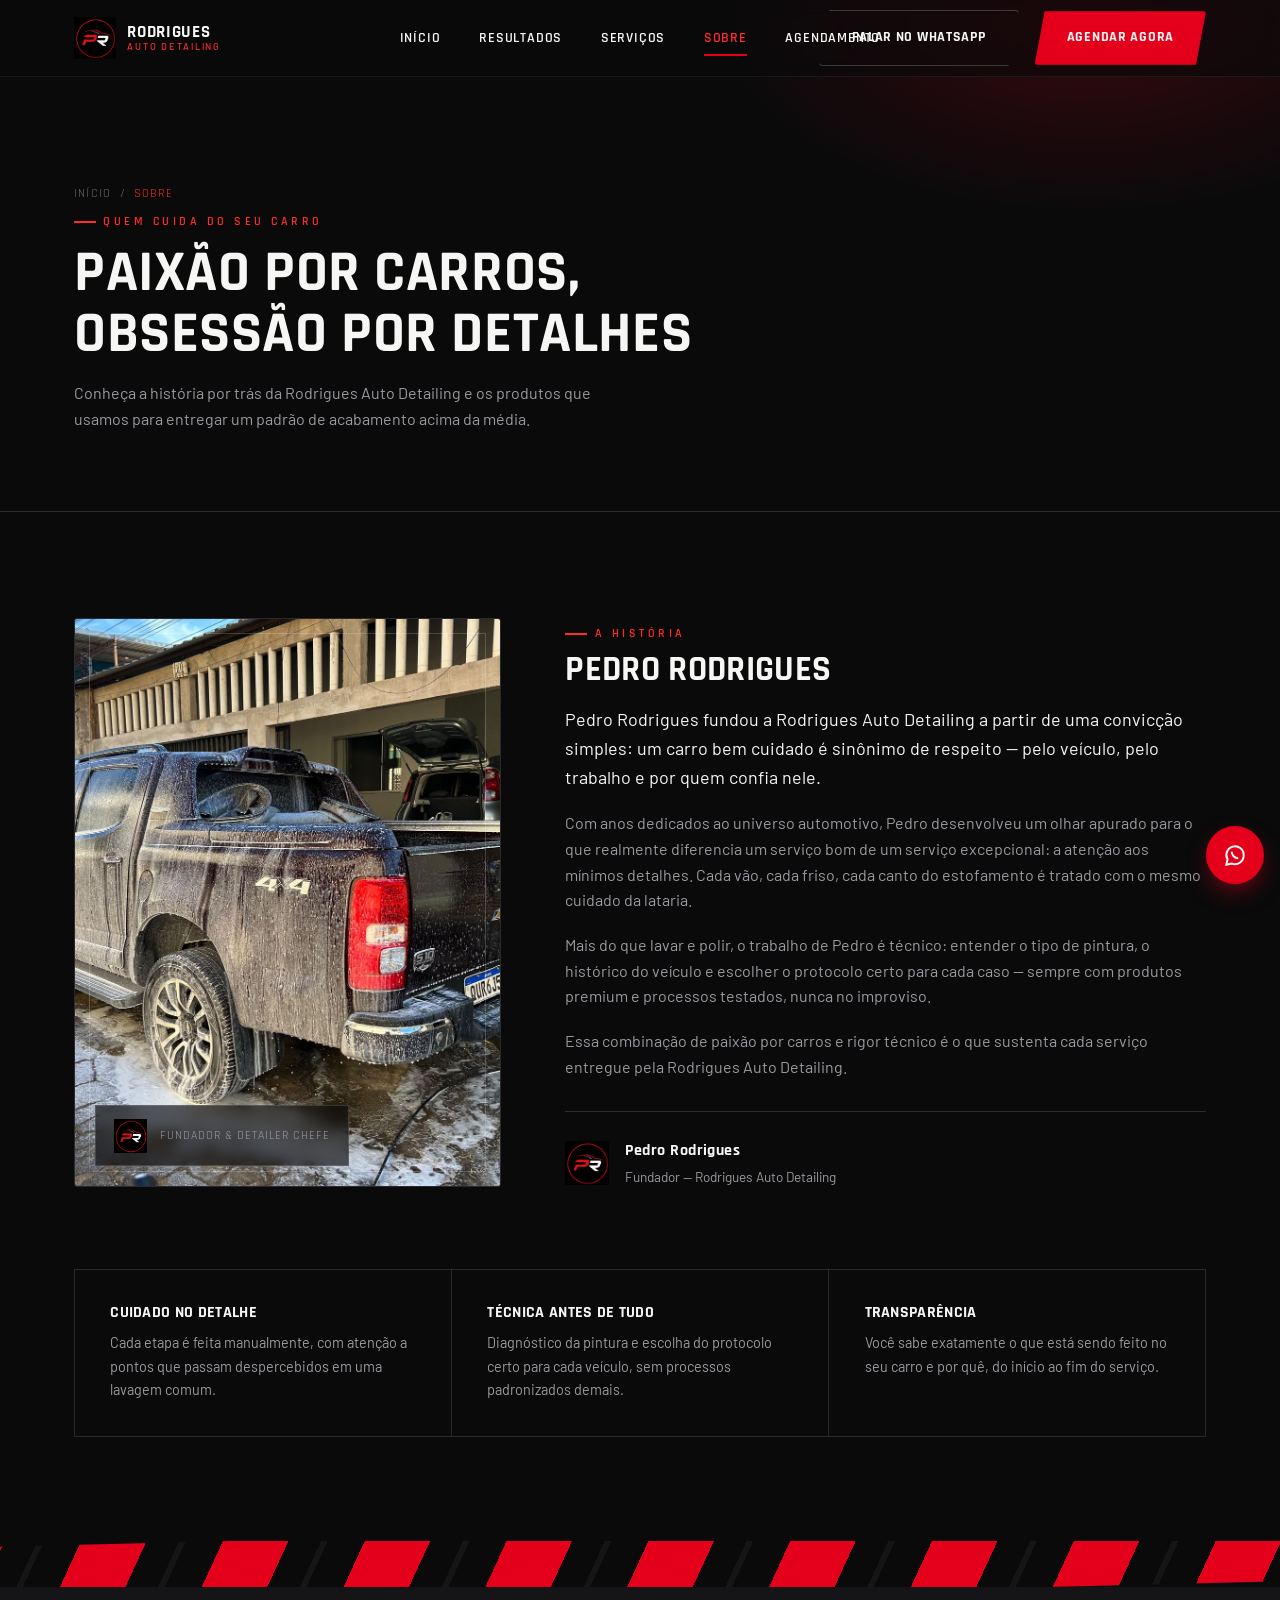
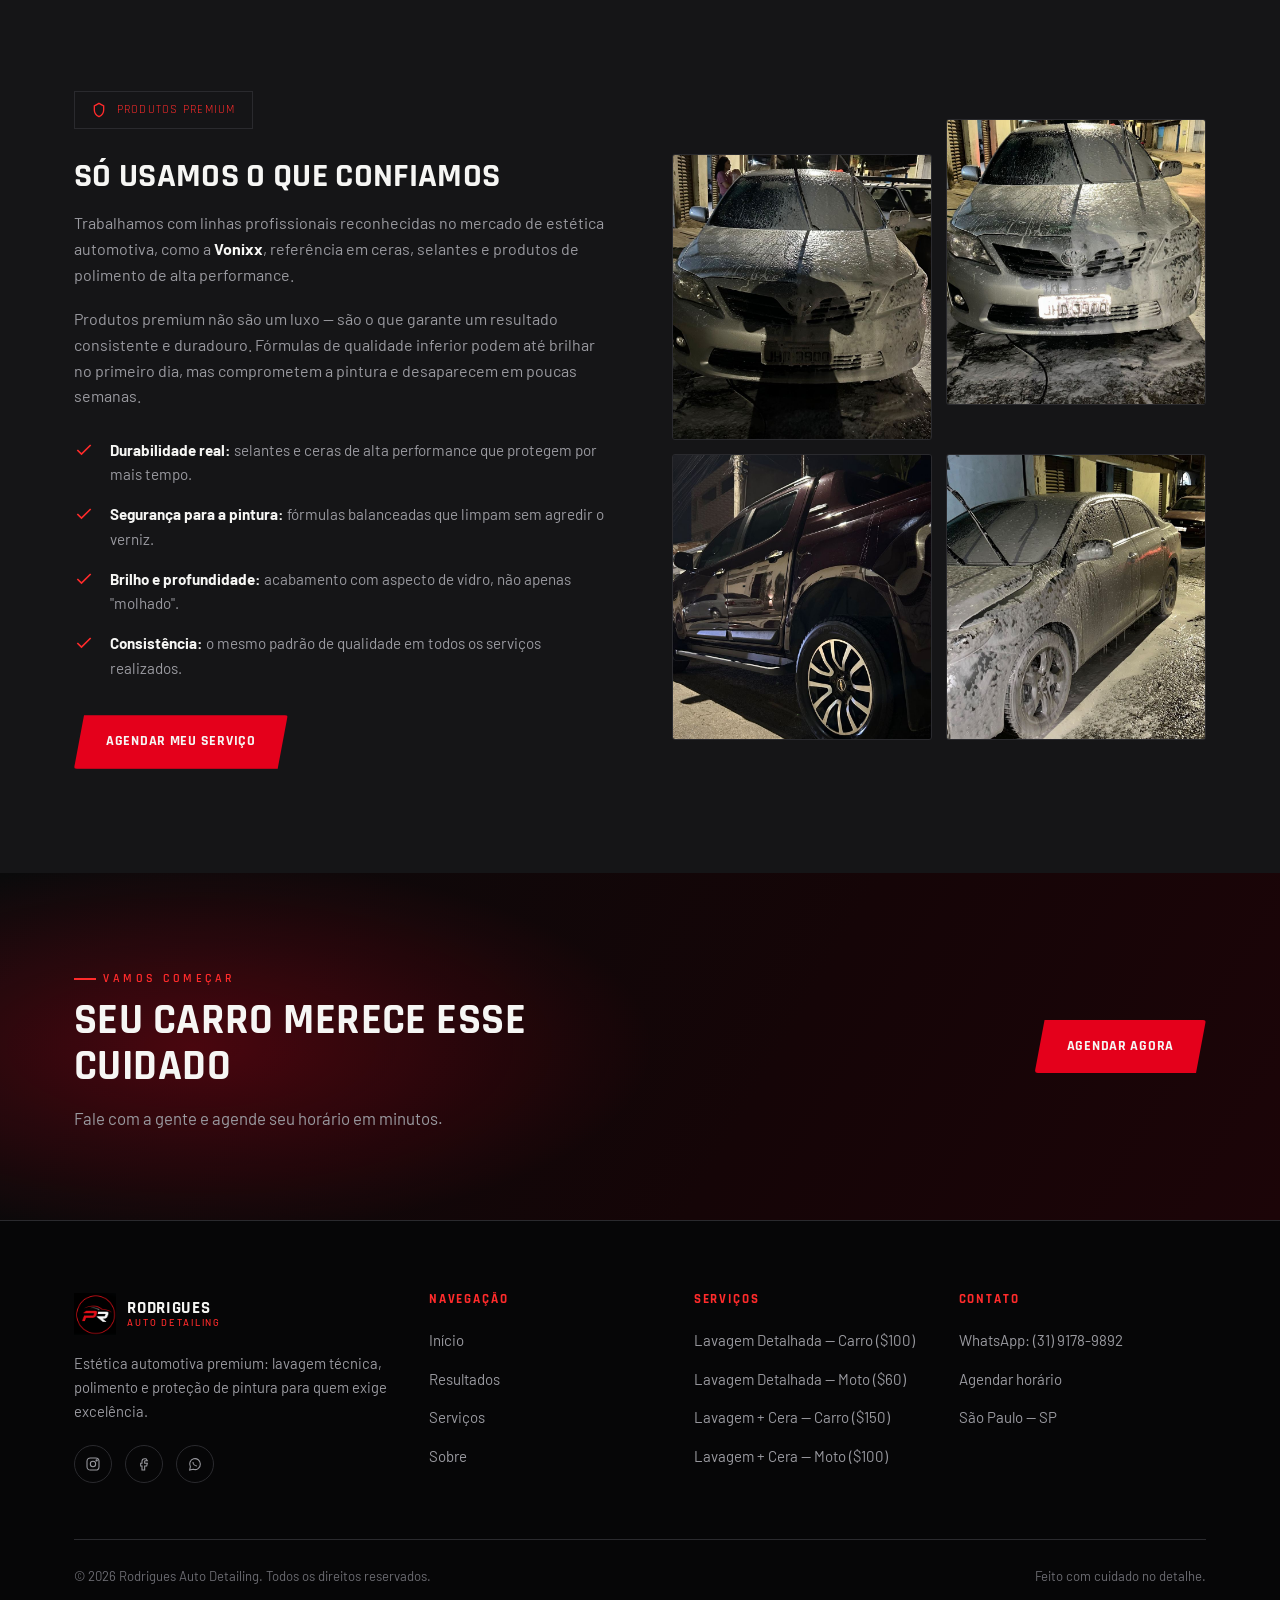
==== commit 54c32d80: "update mobile version site 2" ====
--- a/about.html
+++ b/about.html
@@ -19,23 +19,37 @@
       <span>Rodrigues<small>Auto Detailing</small></span>
     </a>
 
-    <nav class="nav-links" id="nav-links">
-      <a href="index.html">Início</a>
-      <a href="index.html#antes-depois">Resultados</a>
-      <a href="index.html#servicos">Serviços</a>
-      <a href="about.html" class="active">Sobre</a>
-      <a href="booking.html">Agendamento</a>
-    </nav>
-
     <div class="header-cta">
-      <a href="booking.html" class="btn btn-ghost">Falar no WhatsApp</a>
+      <a href="https://wa.me/553191789892" class="btn btn-ghost" target="_blank" rel="noopener">Falar no WhatsApp</a>
       <a href="booking.html" class="btn btn-primary">Agendar agora</a>
-      <button class="nav-toggle" id="nav-toggle" aria-label="Abrir menu">
+      <button class="nav-toggle" id="nav-toggle" type="button" aria-label="Abrir menu" aria-expanded="false" aria-controls="nav-links">
         <span></span><span></span><span></span>
       </button>
     </div>
   </div>
 </header>
+
+<nav class="nav-links" id="nav-links" aria-label="Menu principal">
+  <div class="nav-mobile-top">
+    <span class="nav-mobile-label">Menu</span>
+    <button type="button" class="nav-close" id="nav-close" aria-label="Fechar menu">
+      <svg viewBox="0 0 24 24" fill="none" stroke="currentColor" stroke-width="2"><path d="M6 6l12 12M18 6L6 18"/></svg>
+    </button>
+  </div>
+
+  <div class="nav-mobile-body">
+    <a href="index.html">Início</a>
+    <a href="index.html#antes-depois">Resultados</a>
+    <a href="index.html#servicos">Serviços</a>
+    <a href="about.html" class="active">Sobre</a>
+    <a href="booking.html">Agendamento</a>
+  </div>
+
+  <div class="nav-mobile-footer">
+    <a href="https://wa.me/553191789892" class="btn btn-ghost btn-block" target="_blank" rel="noopener">WhatsApp</a>
+    <a href="booking.html" class="btn btn-primary btn-block">Agendar agora</a>
+  </div>
+</nav>
 
 <!-- ============================= PAGE HERO ============================= -->
 <section class="page-hero">
--- a/css/style.css
+++ b/css/style.css
@@ -49,6 +49,12 @@
   -webkit-tap-highlight-color: transparent;
 }
 body.nav-open{ overflow: hidden; }
+body.nav-open .nav-toggle{
+  visibility: hidden;
+  opacity: 0;
+  pointer-events: none;
+}
+body.nav-open .wa-float{ display: none; }
 img{ max-width:100%; display:block; }
 a{ color:inherit; text-decoration:none; }
 ul{ list-style:none; }
@@ -208,6 +214,37 @@
 .nav-links a:hover::after, .nav-links a.active::after{ width:100%; }
 .nav-links a.active{ color: var(--red-bright); }
 
+/* Mobile menu building blocks (hidden on desktop) */
+.nav-mobile-top,
+.nav-mobile-footer{ display: none; }
+.nav-mobile-body{ display: contents; }
+
+/* Desktop: nav fica centralizado na barra do header */
+@media (min-width: 981px){
+  .nav-links{
+    position: fixed;
+    top: 0;
+    left: 0;
+    right: 0;
+    height: calc(76px + var(--safe-top));
+    padding-top: var(--safe-top);
+    display: flex;
+    align-items: center;
+    justify-content: center;
+    gap: 2.4rem;
+    z-index: 501;
+    pointer-events: none;
+    background: transparent;
+    transform: none;
+    visibility: visible;
+    overflow: visible;
+    border: none;
+  }
+  .nav-mobile-body a{ pointer-events: auto; }
+  .brand,
+  .header-cta{ position: relative; z-index: 502; }
+}
+
 .btn{
   display:inline-flex;
   align-items:center;
@@ -257,21 +294,57 @@
   display:none;
   flex-direction:column;
   justify-content: center;
-  gap:5px;
+  align-items: center;
+  gap: 6px;
+  width: 46px;
+  height: 46px;
+  padding: 0;
+  z-index: 620;
+  flex-shrink: 0;
+  border: 1px solid rgba(255,255,255,.18);
+  border-radius: var(--radius);
+  background: rgba(255,255,255,.04);
+  transition: border-color .25s, background .25s, transform .25s;
+}
+.nav-toggle:hover{
+  border-color: rgba(255,43,43,.45);
+  background: rgba(228,0,27,.12);
+}
+.nav-toggle span{
+  display: block;
+  height: 2px;
+  width: 20px;
+  background: var(--white);
+  border-radius: 2px;
+  transition: transform .32s var(--ease), opacity .22s var(--ease), width .32s var(--ease);
+  transform-origin: center;
+}
+.nav-toggle.open{
+  border-color: rgba(255,43,43,.55);
+  background: rgba(228,0,27,.16);
+}
+.nav-toggle.open span:nth-child(1){ transform: translateY(8px) rotate(45deg); width: 22px; }
+.nav-toggle.open span:nth-child(2){ opacity: 0; transform: scaleX(0); }
+.nav-toggle.open span:nth-child(3){ transform: translateY(-8px) rotate(-45deg); width: 22px; }
+
+.nav-close{
+  display: none;
   width: 44px;
   height: 44px;
-  padding: 7px;
-  z-index: 600;
-  flex-shrink: 0;
-}
-.nav-toggle span{
-  height:2px; width:100%;
-  background: var(--white);
-  transition: transform .3s var(--ease), opacity .3s var(--ease);
-}
-.nav-toggle.open span:nth-child(1){ transform: translateY(7px) rotate(45deg); }
-.nav-toggle.open span:nth-child(2){ opacity:0; }
-.nav-toggle.open span:nth-child(3){ transform: translateY(-7px) rotate(-45deg); }
+  align-items: center;
+  justify-content: center;
+  border: 1px solid var(--line);
+  border-radius: var(--radius);
+  color: var(--white);
+  background: rgba(255,255,255,.03);
+  transition: border-color .25s, color .25s, background .25s;
+}
+.nav-close svg{ width: 20px; height: 20px; }
+.nav-close:hover{
+  border-color: var(--red-bright);
+  color: var(--red-bright);
+  background: rgba(228,0,27,.1);
+}
 
 /* ==========================================================================
    HERO
@@ -976,64 +1049,142 @@
   .products-visual{ order:-1; }
   .booking-wrap{ grid-template-columns:1fr; gap: 2.5rem; }
   .values-strip{ grid-template-columns:1fr; }
-}
-
-@media (max-width: 720px){
-  .container{ padding: 0 18px; }
-
+
+  /* ---- Mobile navigation ---- */
   .site-header .container{ height: 64px; }
   .brand{ font-size: .92rem; gap: .55rem; }
   .brand img{ height: 36px; width: 36px; }
 
+  .header-cta .btn-ghost,
+  .header-cta .btn-primary{ display: none; }
+  .nav-toggle{ display: flex; }
+
+  .nav-mobile-top,
+  .nav-mobile-footer{ display: flex; }
+  .nav-mobile-body{ display: flex; flex-direction: column; }
+
   .nav-links{
     position: fixed;
-    inset: 0 0 0 auto;
-    width: min(82vw, 320px);
-    background: var(--carbon);
+    inset: 0;
+    width: 100%;
+    height: 100%;
+    max-width: none;
     flex-direction: column;
-    justify-content: center;
-    align-items: flex-start;
-    padding: calc(2rem + var(--safe-top)) 2rem calc(2rem + var(--safe-bottom));
-    gap: 1.6rem;
-    font-size: 1.05rem;
+    align-items: stretch;
+    justify-content: flex-start;
+    gap: 0;
+    padding: 0;
+    margin: 0;
+    background: #0a0a0b;
     transform: translateX(100%);
-    transition: transform .4s var(--ease);
-    border-left: 1px solid var(--line);
-    z-index: 550;
+    visibility: hidden;
+    pointer-events: none;
+    transition: transform .38s var(--ease), visibility .38s var(--ease);
+    z-index: 900;
+    overflow: hidden;
+    border: none;
+  }
+  .nav-links.open{
+    transform: translateX(0);
+    visibility: visible;
+    pointer-events: auto;
+  }
+  .nav-links::before{
+    content: "";
+    position: absolute;
+    inset: 0;
+    background:
+      radial-gradient(ellipse 90% 60% at 100% 0%, rgba(228,0,27,.18), transparent 55%);
+    pointer-events: none;
+    z-index: 0;
+  }
+  .nav-mobile-footer{
+    position: relative;
+    z-index: 1;
+  }
+
+  .nav-mobile-top{
+    align-items: center;
+    justify-content: space-between;
+    padding: calc(.75rem + var(--safe-top)) 1.1rem .75rem;
+    border-bottom: 1px solid var(--line);
+    flex-shrink: 0;
+    position: relative;
+    z-index: 1;
+    background: #0a0a0b;
+  }
+  .nav-mobile-label{
+    font-family: var(--font-display);
+    font-size: .82rem;
+    letter-spacing: .22em;
+    text-transform: uppercase;
+    color: var(--red-bright);
+  }
+  .nav-close{ display: inline-flex; }
+
+  .nav-mobile-body{
+    flex: 1;
     overflow-y: auto;
     -webkit-overflow-scrolling: touch;
-  }
-  .nav-links::before{
-    content: "";
-    position: fixed;
-    inset: 0;
-    background: rgba(0,0,0,.62);
-    opacity: 0;
-    pointer-events: none;
-    transition: opacity .35s var(--ease);
-    z-index: -1;
-  }
-  .nav-links.open{ transform: translateX(0); }
-  .nav-links.open::before{
-    opacity: 1;
-    pointer-events: auto;
-  }
-  .nav-links a{
-    width: 100%;
-    padding: .55rem 0;
-    min-height: 44px;
+    padding: .5rem 0;
+    position: relative;
+    z-index: 1;
+  }
+  .nav-mobile-body a{
+    position: relative;
     display: flex;
     align-items: center;
-  }
-
-  .nav-toggle{ display:flex; }
-  .header-cta{ gap: .55rem; }
-  .header-cta .btn-ghost{ display:none; }
-  .header-cta .btn-primary{
-    padding: .7rem 1rem;
-    font-size: .76rem;
-    letter-spacing: .04em;
-  }
+    width: 100%;
+    min-height: 56px;
+    padding: .95rem 1.35rem;
+    font-size: 1.05rem;
+    letter-spacing: .08em;
+    color: var(--white);
+    border-bottom: 1px solid rgba(255,255,255,.06);
+    transition: background .22s, color .22s, padding-left .22s;
+  }
+  .nav-mobile-body a::after{ display: none; }
+  .nav-mobile-body a::before{
+    content: "";
+    position: absolute;
+    left: 0;
+    top: 0;
+    bottom: 0;
+    width: 3px;
+    background: var(--red-bright);
+    transform: scaleY(0);
+    transition: transform .25s var(--ease);
+  }
+  .nav-mobile-body a:hover,
+  .nav-mobile-body a:focus-visible{
+    background: rgba(255,255,255,.03);
+    color: var(--red-bright);
+    padding-left: 1.55rem;
+  }
+  .nav-mobile-body a.active{
+    color: var(--red-bright);
+    background: rgba(228,0,27,.08);
+    padding-left: 1.55rem;
+  }
+  .nav-mobile-body a.active::before{ transform: scaleY(1); }
+
+  .nav-mobile-footer{
+    flex-direction: column;
+    gap: .75rem;
+    padding: 1.1rem 1.25rem calc(1.25rem + var(--safe-bottom));
+    border-top: 1px solid var(--line);
+    background: rgba(0,0,0,.22);
+    flex-shrink: 0;
+  }
+  .nav-mobile-footer .btn{
+    white-space: normal;
+    font-size: .82rem;
+    padding: .9rem 1.2rem;
+  }
+}
+
+@media (max-width: 720px){
+  .container{ padding: 0 18px; }
 
   .hero{
     min-height: 100svh;
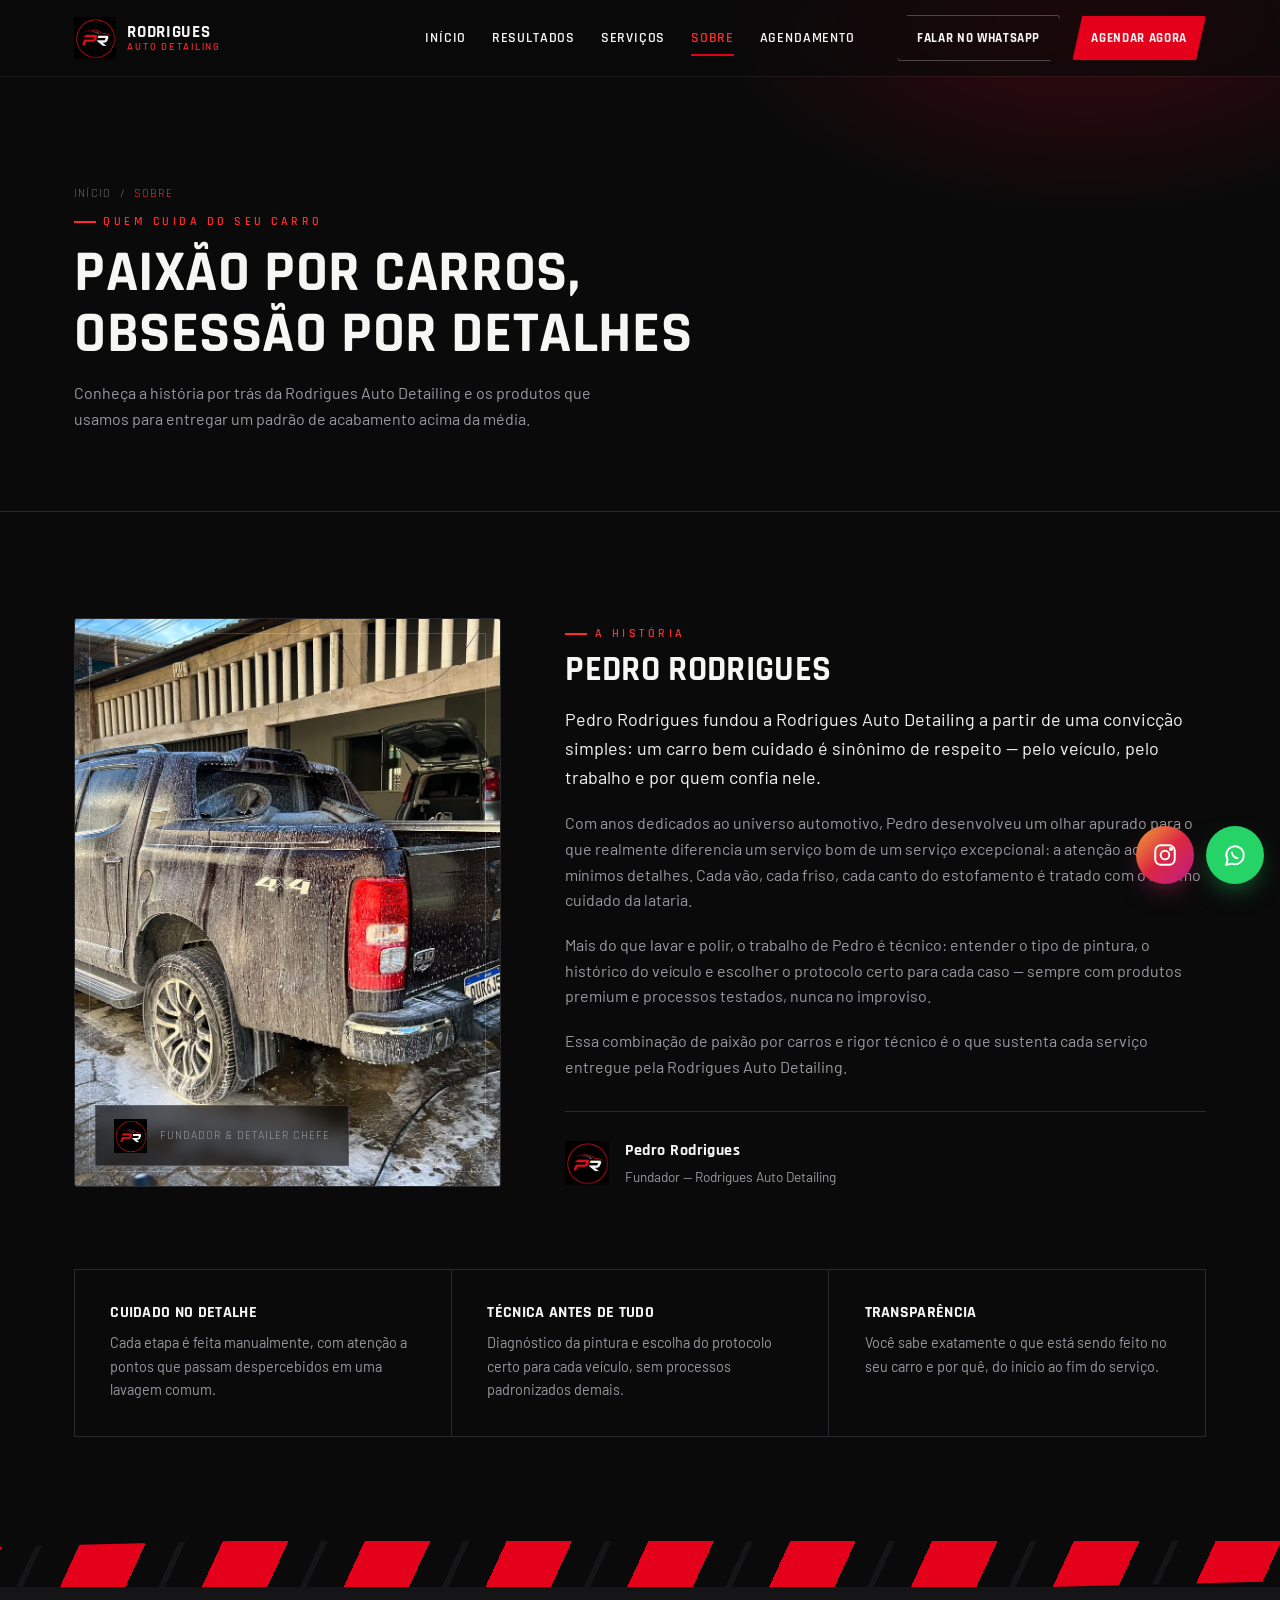
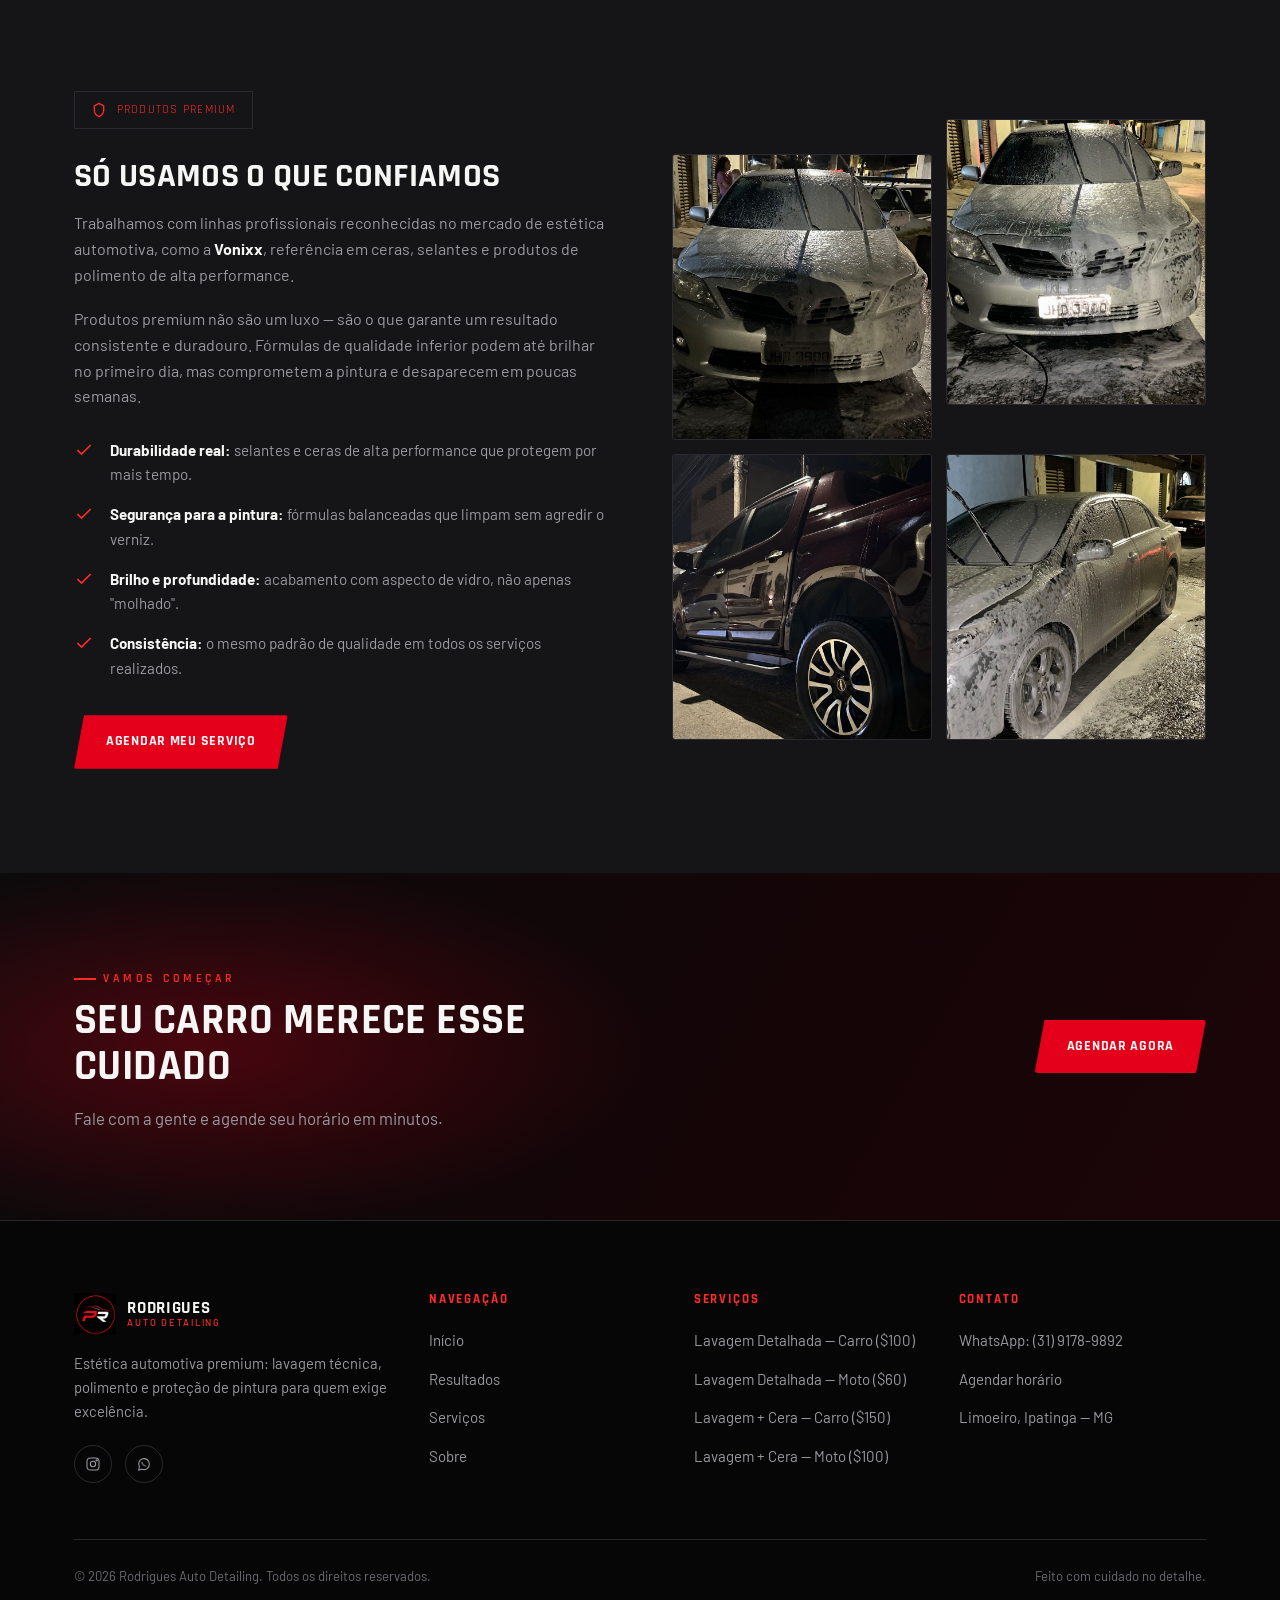
==== commit c4b531fc: "update many detail in this page" ====
--- a/about.html
+++ b/about.html
@@ -12,12 +12,34 @@
 <body>
 
 <!-- ============================= HEADER ============================= -->
-<header class="site-header">
-  <div class="container">
+<div class="header-wrap">
+  <div class="container header-inner">
     <a href="index.html" class="brand">
       <img src="assets/logo.png" alt="Logo Rodrigues Auto Detailing">
       <span>Rodrigues<small>Auto Detailing</small></span>
     </a>
+
+    <nav class="nav-links" id="nav-links" aria-label="Menu principal">
+      <div class="nav-mobile-top">
+        <span class="nav-mobile-label">Menu</span>
+        <button type="button" class="nav-close" id="nav-close" aria-label="Fechar menu">
+          <svg viewBox="0 0 24 24" fill="none" stroke="currentColor" stroke-width="2"><path d="M6 6l12 12M18 6L6 18"/></svg>
+        </button>
+      </div>
+
+      <div class="nav-mobile-body">
+        <a href="index.html">Início</a>
+        <a href="index.html#antes-depois">Resultados</a>
+        <a href="index.html#servicos">Serviços</a>
+        <a href="about.html" class="active">Sobre</a>
+        <a href="booking.html">Agendamento</a>
+      </div>
+
+      <div class="nav-mobile-footer">
+        <a href="https://wa.me/553191789892" class="btn btn-ghost btn-block" target="_blank" rel="noopener">WhatsApp</a>
+        <a href="booking.html" class="btn btn-primary btn-block">Agendar agora</a>
+      </div>
+    </nav>
 
     <div class="header-cta">
       <a href="https://wa.me/553191789892" class="btn btn-ghost" target="_blank" rel="noopener">Falar no WhatsApp</a>
@@ -27,29 +49,7 @@
       </button>
     </div>
   </div>
-</header>
-
-<nav class="nav-links" id="nav-links" aria-label="Menu principal">
-  <div class="nav-mobile-top">
-    <span class="nav-mobile-label">Menu</span>
-    <button type="button" class="nav-close" id="nav-close" aria-label="Fechar menu">
-      <svg viewBox="0 0 24 24" fill="none" stroke="currentColor" stroke-width="2"><path d="M6 6l12 12M18 6L6 18"/></svg>
-    </button>
-  </div>
-
-  <div class="nav-mobile-body">
-    <a href="index.html">Início</a>
-    <a href="index.html#antes-depois">Resultados</a>
-    <a href="index.html#servicos">Serviços</a>
-    <a href="about.html" class="active">Sobre</a>
-    <a href="booking.html">Agendamento</a>
-  </div>
-
-  <div class="nav-mobile-footer">
-    <a href="https://wa.me/553191789892" class="btn btn-ghost btn-block" target="_blank" rel="noopener">WhatsApp</a>
-    <a href="booking.html" class="btn btn-primary btn-block">Agendar agora</a>
-  </div>
-</nav>
+</div>
 
 <!-- ============================= PAGE HERO ============================= -->
 <section class="page-hero">
@@ -182,7 +182,6 @@
         <p>Estética automotiva premium: lavagem técnica, polimento e proteção de pintura para quem exige excelência.</p>
         <div class="footer-social">
           <a href="https://www.instagram.com/rodrigues.autosdetailing?igsh=MWh2ZXZ2b3c1aXF5aA==" target="_blank" rel="noopener" aria-label="Instagram"><svg viewBox="0 0 24 24" fill="none" stroke="currentColor" stroke-width="1.6"><rect x="3" y="3" width="18" height="18" rx="5"/><circle cx="12" cy="12" r="4"/><circle cx="17.5" cy="6.5" r="1"/></svg></a>
-          <a href="#" aria-label="Facebook"><svg viewBox="0 0 24 24" fill="none" stroke="currentColor" stroke-width="1.6"><path d="M15 4h-2a4 4 0 00-4 4v3H7v4h2v6h4v-6h3l1-4h-4V8a1 1 0 011-1h3z"/></svg></a>
           <a href="https://wa.me/553191789892" aria-label="WhatsApp"><svg viewBox="0 0 24 24" fill="none" stroke="currentColor" stroke-width="1.6"><path d="M20 12a8 8 0 10-14.9 4L4 21l5.2-1.1A8 8 0 0020 12z"/><path d="M9 9c0 3 2.5 6 6 6"/></svg></a>
         </div>
       </div>
@@ -212,7 +211,7 @@
         <ul>
           <li><a href="https://wa.me/553191789892">WhatsApp: (31) 9178-9892</a></li>
           <li><a href="booking.html">Agendar horário</a></li>
-          <li><a href="#">São Paulo — SP</a></li>
+          <li><a href="#">Limoeiro, Ipatinga — MG</a></li>
         </ul>
       </div>
     </div>
@@ -224,9 +223,14 @@
   </div>
 </footer>
 
-<a class="wa-float" href="https://wa.me/553191789892" target="_blank" rel="noopener" aria-label="Fale conosco no WhatsApp">
-  <svg viewBox="0 0 24 24" fill="none" stroke="currentColor" stroke-width="1.8"><path d="M20 12a8 8 0 10-14.9 4L4 21l5.2-1.1A8 8 0 0020 12z"/><path d="M9 9c0 3 2.5 6 6 6"/></svg>
-</a>
+<div class="float-buttons">
+  <a class="ig-float" href="https://www.instagram.com/rodrigues.autosdetailing?igsh=MWh2ZXZ2b3c1aXF5aA==" target="_blank" rel="noopener" aria-label="Siga no Instagram">
+    <svg viewBox="0 0 24 24" fill="none" stroke="currentColor" stroke-width="1.8"><rect x="3" y="3" width="18" height="18" rx="5"/><circle cx="12" cy="12" r="4"/><circle cx="17.5" cy="6.5" r="1"/></svg>
+  </a>
+  <a class="wa-float" href="https://wa.me/553191789892" target="_blank" rel="noopener" aria-label="Fale conosco no WhatsApp">
+    <svg viewBox="0 0 24 24" fill="none" stroke="currentColor" stroke-width="1.8"><path d="M20 12a8 8 0 10-14.9 4L4 21l5.2-1.1A8 8 0 0020 12z"/><path d="M9 9c0 3 2.5 6 6 6"/></svg>
+  </a>
+</div>
 
 <script src="js/script.js"></script>
 </body>
--- a/css/style.css
+++ b/css/style.css
@@ -54,7 +54,7 @@
   opacity: 0;
   pointer-events: none;
 }
-body.nav-open .wa-float{ display: none; }
+body.nav-open .float-buttons{ display: none; }
 img{ max-width:100%; display:block; }
 a{ color:inherit; text-decoration:none; }
 ul{ list-style:none; }
@@ -150,22 +150,29 @@
 /* ==========================================================================
    HEADER / NAV
    ========================================================================== */
-.site-header{
+.header-wrap{
   position: fixed;
-  top:0; left:0; right:0;
+  top: 0;
+  left: 0;
+  right: 0;
   z-index: 500;
   padding-top: var(--safe-top);
+  border-bottom: 1px solid rgba(255,255,255,0.06);
+}
+.header-wrap::before{
+  content: "";
+  position: absolute;
+  inset: 0;
   background: rgba(10,10,11,0.72);
   backdrop-filter: blur(10px) saturate(140%);
   -webkit-backdrop-filter: blur(10px) saturate(140%);
-  border-bottom: 1px solid rgba(255,255,255,0.06);
-  transition: background .3s var(--ease), border-color .3s var(--ease);
-}
-.site-header .container{
-  display:flex;
-  align-items:center;
-  justify-content:space-between;
-  gap: .75rem;
+  z-index: -1;
+}
+.header-inner{
+  display: grid;
+  grid-template-columns: minmax(0, 1fr) auto minmax(0, 1fr);
+  align-items: center;
+  gap: 1.25rem;
   height: 76px;
   min-width: 0;
 }
@@ -175,8 +182,9 @@
   font-weight:700; letter-spacing:.04em;
   font-size: 1.05rem;
   text-transform:uppercase;
-  flex-shrink: 1;
+  flex-shrink: 0;
   min-width: 0;
+  justify-self: start;
 }
 .brand img{ height: 42px; width:42px; object-fit:contain; }
 .brand span{ display:flex; flex-direction:column; line-height:1.05; }
@@ -190,12 +198,18 @@
 }
 
 .nav-links{
-  display:flex; align-items:center; gap:2.4rem;
+  display:flex;
+  align-items:center;
+  justify-content:center;
+  gap: clamp(1rem, 2vw, 2.4rem);
   font-family: var(--font-display);
   font-weight:600;
   letter-spacing:.06em;
   text-transform:uppercase;
-  font-size:.86rem;
+  font-size: clamp(.72rem, 1.1vw, .86rem);
+  grid-column: 2;
+  justify-self: center;
+  white-space: nowrap;
 }
 .nav-links a{
   position:relative;
@@ -219,30 +233,18 @@
 .nav-mobile-footer{ display: none; }
 .nav-mobile-body{ display: contents; }
 
-/* Desktop: nav fica centralizado na barra do header */
-@media (min-width: 981px){
-  .nav-links{
-    position: fixed;
-    top: 0;
-    left: 0;
-    right: 0;
-    height: calc(76px + var(--safe-top));
-    padding-top: var(--safe-top);
-    display: flex;
-    align-items: center;
-    justify-content: center;
-    gap: 2.4rem;
-    z-index: 501;
-    pointer-events: none;
-    background: transparent;
-    transform: none;
-    visibility: visible;
-    overflow: visible;
-    border: none;
-  }
-  .nav-mobile-body a{ pointer-events: auto; }
-  .brand,
-  .header-cta{ position: relative; z-index: 502; }
+.header-cta{
+  display:flex;
+  align-items:center;
+  justify-content: flex-end;
+  gap: .75rem;
+  flex-shrink: 0;
+  grid-column: 3;
+  justify-self: end;
+}
+.header-cta .btn{
+  font-size: clamp(.72rem, 1vw, .86rem);
+  padding: .75rem clamp(.85rem, 1.5vw, 1.5rem);
 }
 
 .btn{
@@ -282,13 +284,6 @@
   color: var(--red-bright);
 }
 .btn-block{ width:100%; }
-
-.header-cta{
-  display:flex;
-  align-items:center;
-  gap:1rem;
-  flex-shrink: 0;
-}
 
 .nav-toggle{
   display:none;
@@ -725,24 +720,52 @@
 .footer-bottom a:hover{ color: var(--red-bright); }
 
 /* ==========================================================================
-   WHATSAPP FLOAT
+   FLOAT BUTTONS (Instagram + WhatsApp)
    ========================================================================== */
-.wa-float{
+.float-buttons{
   position: fixed;
   right: calc(16px + var(--safe-right));
   bottom: calc(16px + var(--safe-bottom));
   z-index: 400;
-  width: 58px; height: 58px;
+  display: flex;
+  flex-direction: row;
+  align-items: center;
+  gap: 12px;
+}
+.ig-float,
+.wa-float{
+  width: 58px;
+  height: 58px;
   border-radius: 50%;
-  background: var(--red);
-  display:flex; align-items:center; justify-content:center;
-  box-shadow: 0 10px 26px -8px rgba(228,0,27,.7);
+  display: flex;
+  align-items: center;
+  justify-content: center;
+  transition: transform .25s var(--ease), box-shadow .25s;
+}
+.ig-float svg,
+.wa-float svg{ width: 26px; height: 26px; color: #fff; }
+
+.ig-float{
+  background: linear-gradient(135deg, #f09433 0%, #e6683c 25%, #dc2743 50%, #cc2366 75%, #bc1888 100%);
+  box-shadow: 0 10px 26px -8px rgba(225, 48, 108, .5);
+}
+.ig-float:hover{
+  transform: scale(1.06);
+  box-shadow: 0 12px 28px -6px rgba(225, 48, 108, .65);
+}
+
+.wa-float{
+  background: #25D366;
+  box-shadow: 0 10px 26px -8px rgba(37,211,102,.55);
   animation: waPulse 2.6s ease-in-out infinite;
 }
-.wa-float svg{ width:26px; height:26px; color:#fff; }
+.wa-float:hover{
+  background: #20bd5a;
+  transform: scale(1.06);
+}
 @keyframes waPulse{
-  0%,100%{ box-shadow: 0 10px 26px -8px rgba(228,0,27,.7), 0 0 0 0 rgba(228,0,27,.45); }
-  50%{ box-shadow: 0 10px 26px -8px rgba(228,0,27,.7), 0 0 0 12px rgba(228,0,27,0); }
+  0%,100%{ box-shadow: 0 10px 26px -8px rgba(37,211,102,.55), 0 0 0 0 rgba(37,211,102,.4); }
+  50%{ box-shadow: 0 10px 26px -8px rgba(37,211,102,.55), 0 0 0 12px rgba(37,211,102,0); }
 }
 
 /* ==========================================================================
@@ -890,6 +913,15 @@
 /* ==========================================================================
    BOOKING PAGE
    ========================================================================== */
+.booking-section{
+  padding: 3rem 0 5rem;
+}
+.booking-section .container{
+  max-width: 560px;
+}
+.booking-form--solo{
+  width: 100%;
+}
 .booking-wrap{
   display:grid;
   grid-template-columns: 1fr 1fr;
@@ -1033,6 +1065,18 @@
 /* ==========================================================================
    RESPONSIVE
    ========================================================================== */
+@media (max-width: 1140px) and (min-width: 981px){
+  .header-inner{ gap: .85rem; }
+  .nav-links{ gap: 1.1rem; font-size: .76rem; }
+  .header-cta{ gap: .55rem; }
+  .header-cta .btn{
+    font-size: .72rem;
+    padding: .65rem .9rem;
+  }
+  .brand{ font-size: .92rem; }
+  .brand img{ height: 38px; width: 38px; }
+}
+
 @media (max-width: 980px){
   .ba-wrap{ grid-template-columns:1fr; gap: 2.4rem; }
   .ba-copy{ text-align: center; }
@@ -1051,7 +1095,11 @@
   .values-strip{ grid-template-columns:1fr; }
 
   /* ---- Mobile navigation ---- */
-  .site-header .container{ height: 64px; }
+  .header-inner{
+    display: flex;
+    justify-content: space-between;
+    height: 64px;
+  }
   .brand{ font-size: .92rem; gap: .55rem; }
   .brand img{ height: 36px; width: 36px; }
 
@@ -1083,6 +1131,10 @@
     z-index: 900;
     overflow: hidden;
     border: none;
+    grid-column: unset;
+    justify-self: unset;
+    white-space: normal;
+    font-size: 1rem;
   }
   .nav-links.open{
     transform: translateX(0);
@@ -1267,12 +1319,6 @@
   }
   .service-price{ font-size: 1.65rem; }
 
-  .price-list li{
-    flex-direction: column;
-    gap: .35rem;
-  }
-  .price-list li strong{ font-size: 1.3rem; }
-
   .cta-final{ padding: 4rem 0; }
   .cta-final .container{
     flex-direction: column;
@@ -1282,13 +1328,8 @@
   .cta-final .btn{ width: 100%; }
 
   .field-row{ grid-template-columns:1fr; }
+  .booking-section{ padding: 2rem 0 3.5rem; }
   .booking-form{ padding: 1.8rem 1.25rem; }
-  .booking-info h2{ font-size: clamp(1.45rem, 6vw, 1.9rem); }
-  .booking-contact{
-    flex-direction: column;
-    align-items: flex-start;
-    text-align: left;
-  }
 
   .footer-grid{ grid-template-columns:1fr; gap:2rem; }
   .footer-bottom{
@@ -1322,10 +1363,12 @@
   .products-visual img:first-child{ margin-top: 0; }
   .products-copy .section-title{ font-size: clamp(1.65rem, 7vw, 2rem) !important; }
 
+  .ig-float,
   .wa-float{
     width: 54px;
     height: 54px;
   }
+  .ig-float svg,
   .wa-float svg{ width: 24px; height: 24px; }
 
   .field input, .field select, .field textarea{
